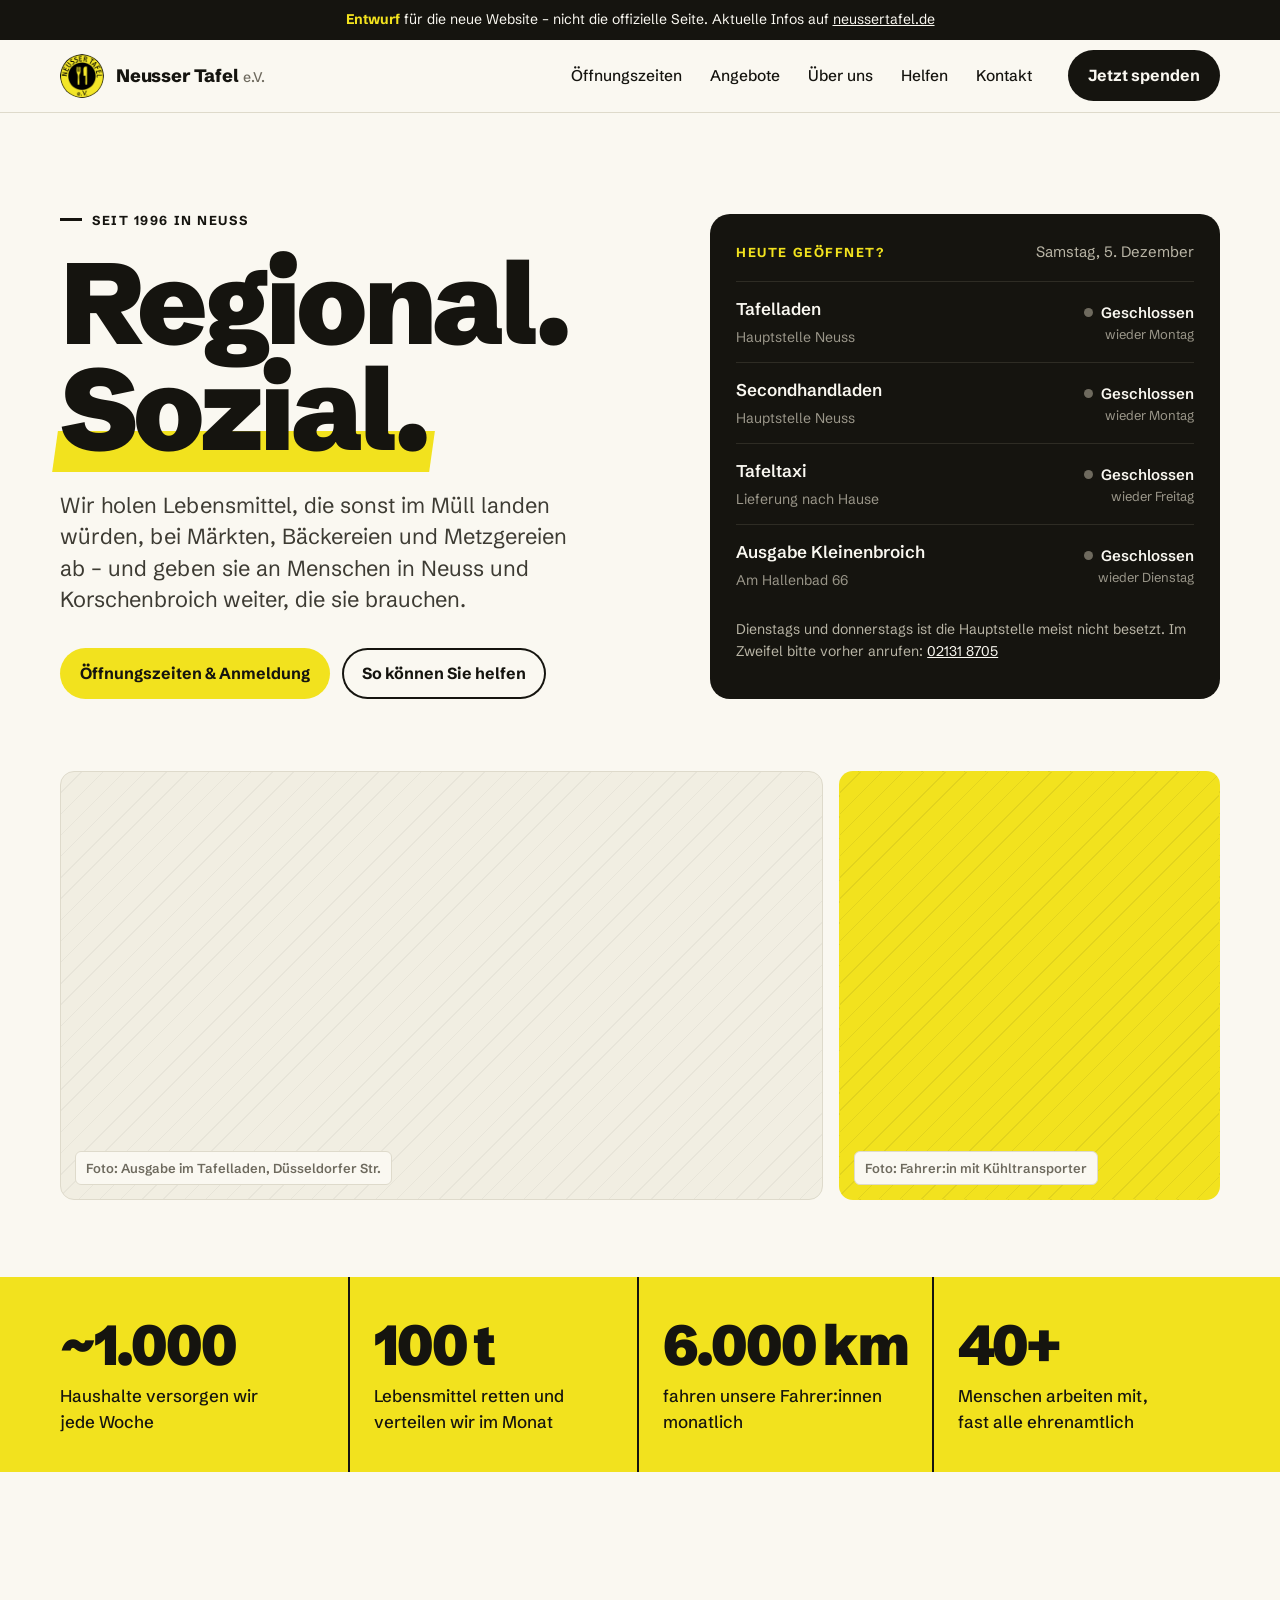
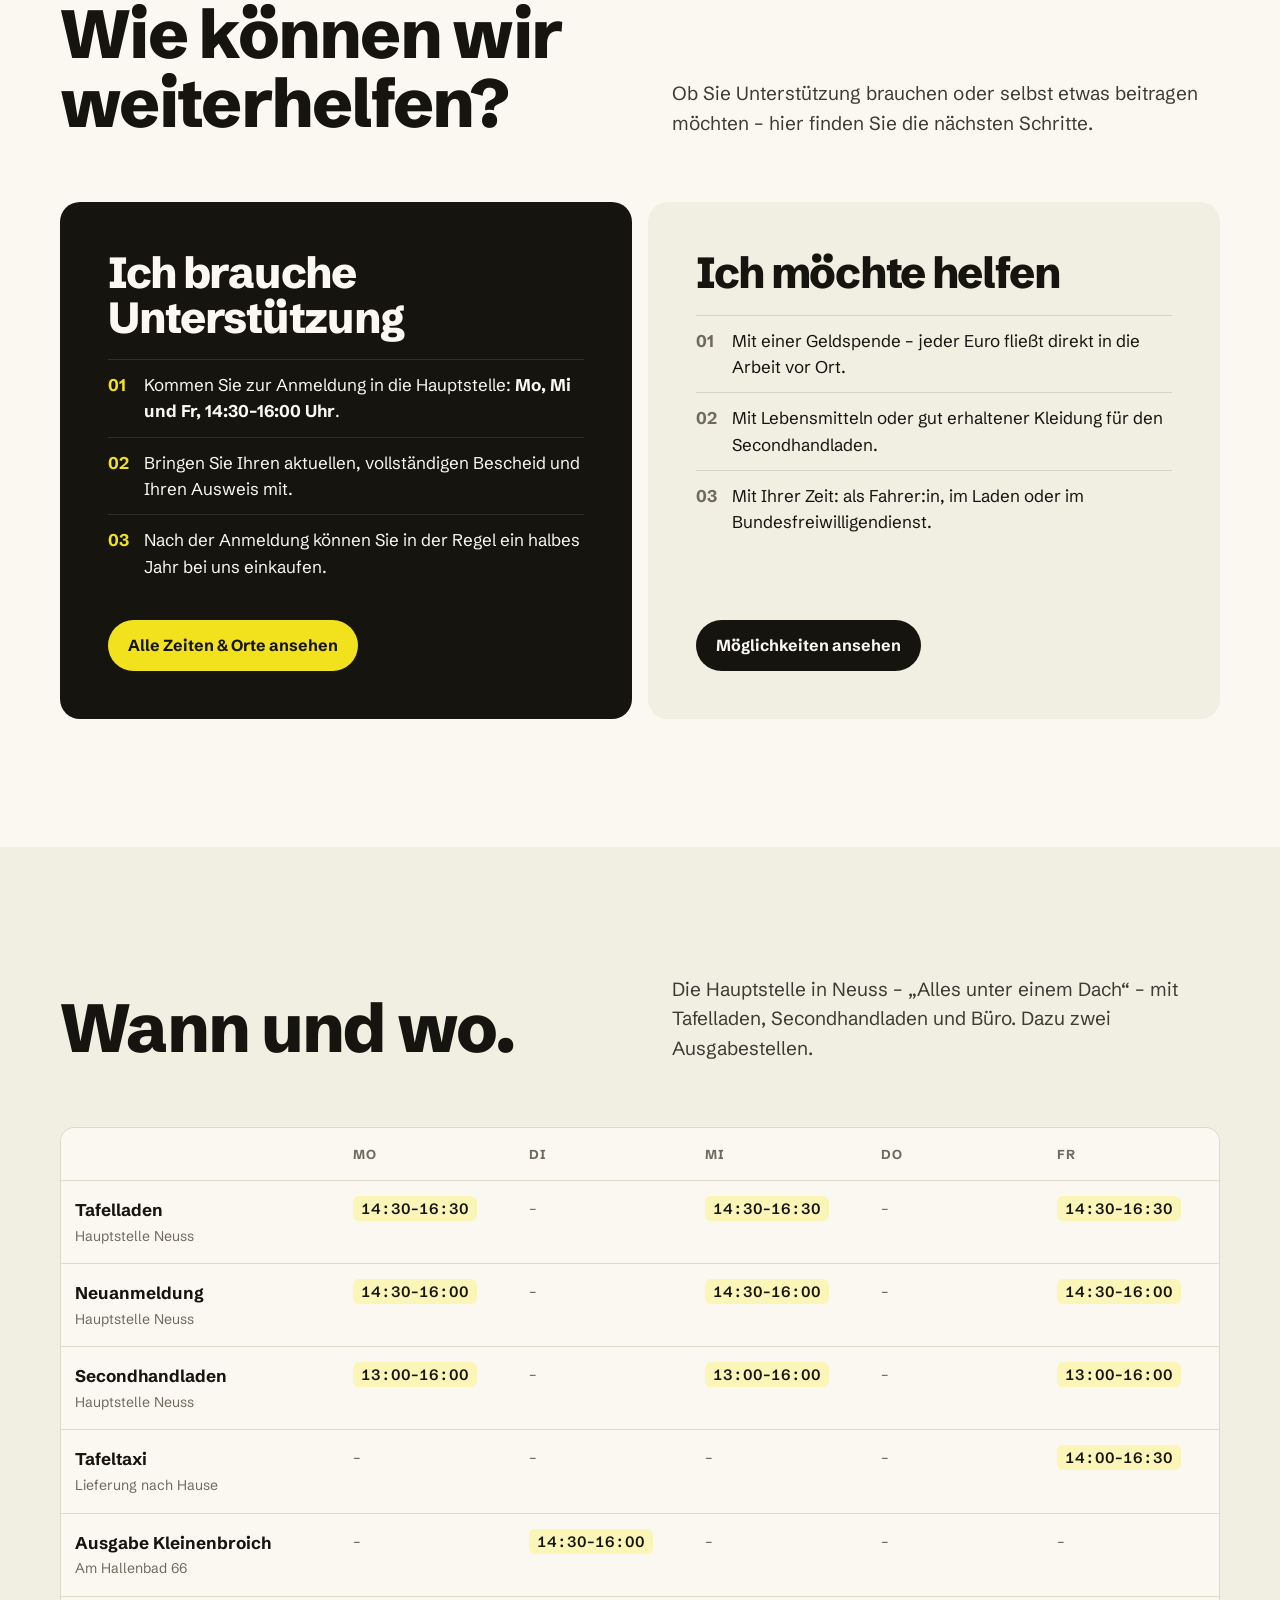
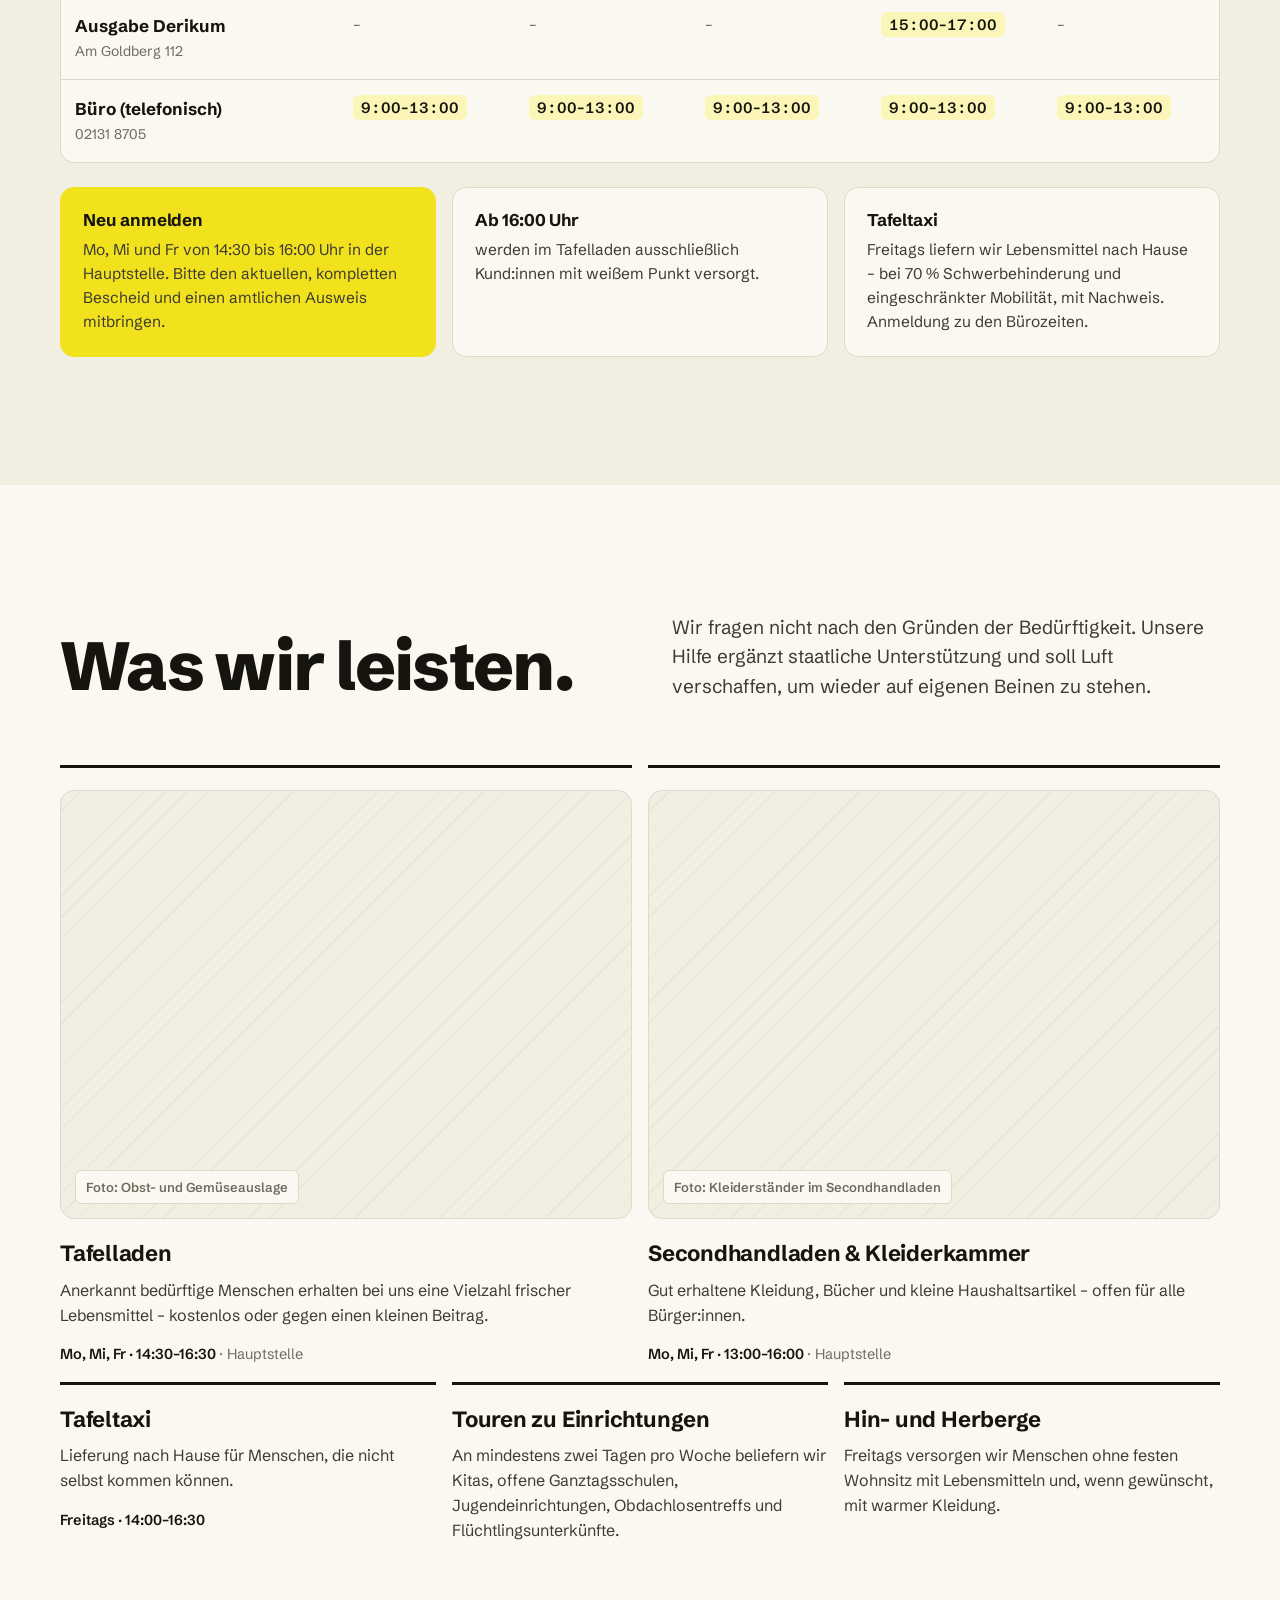
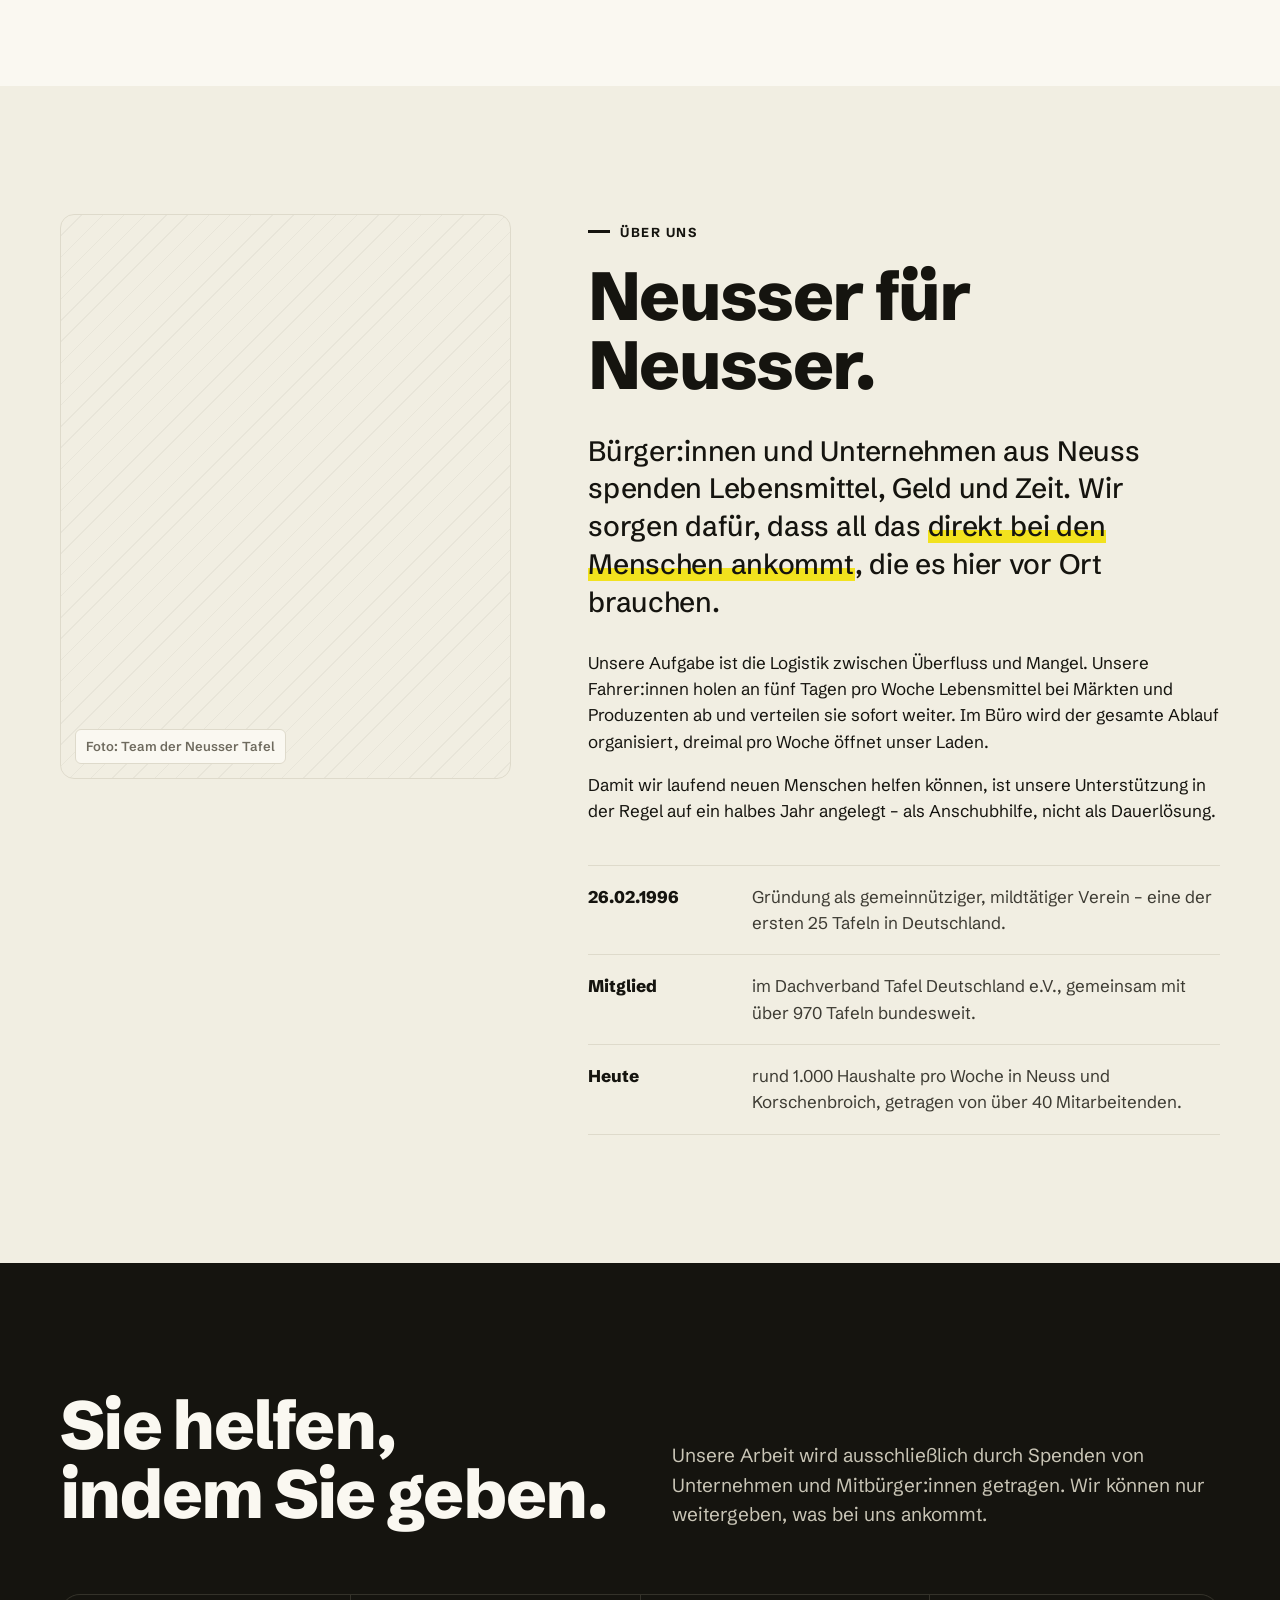
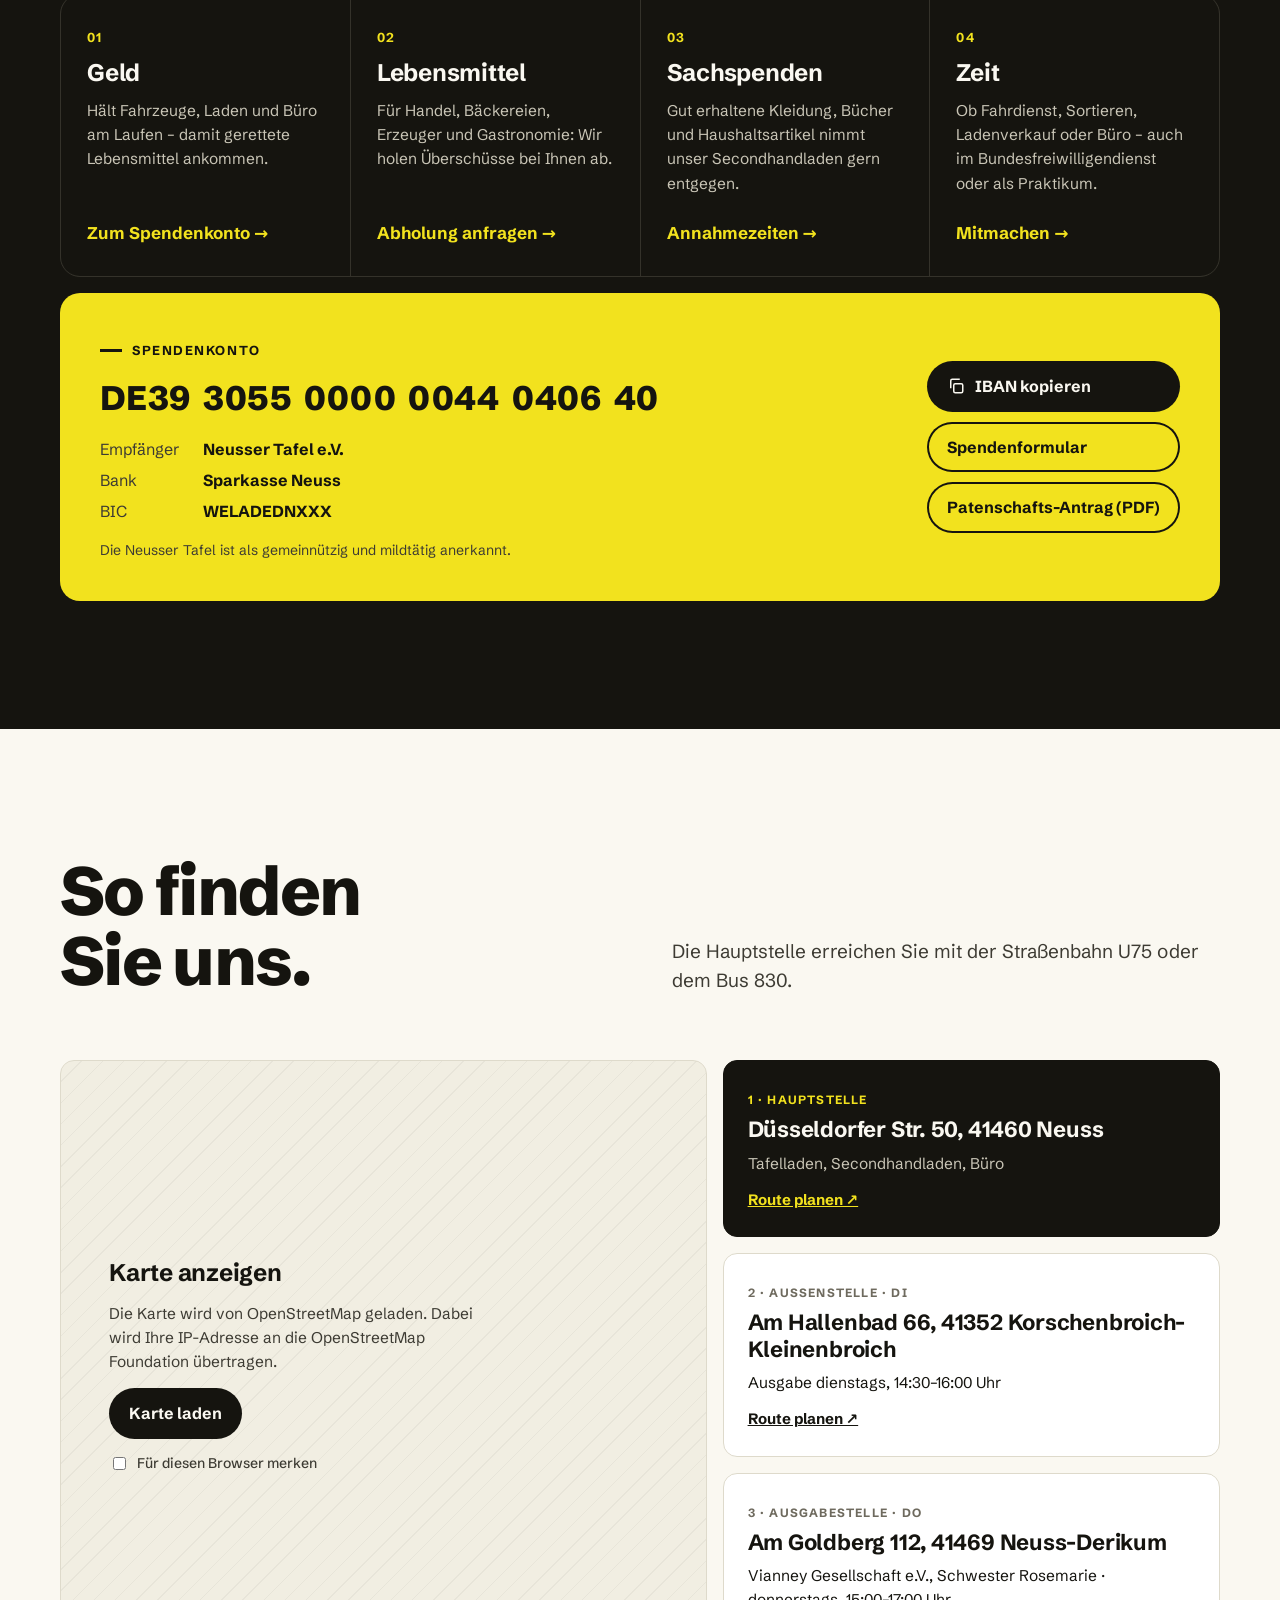
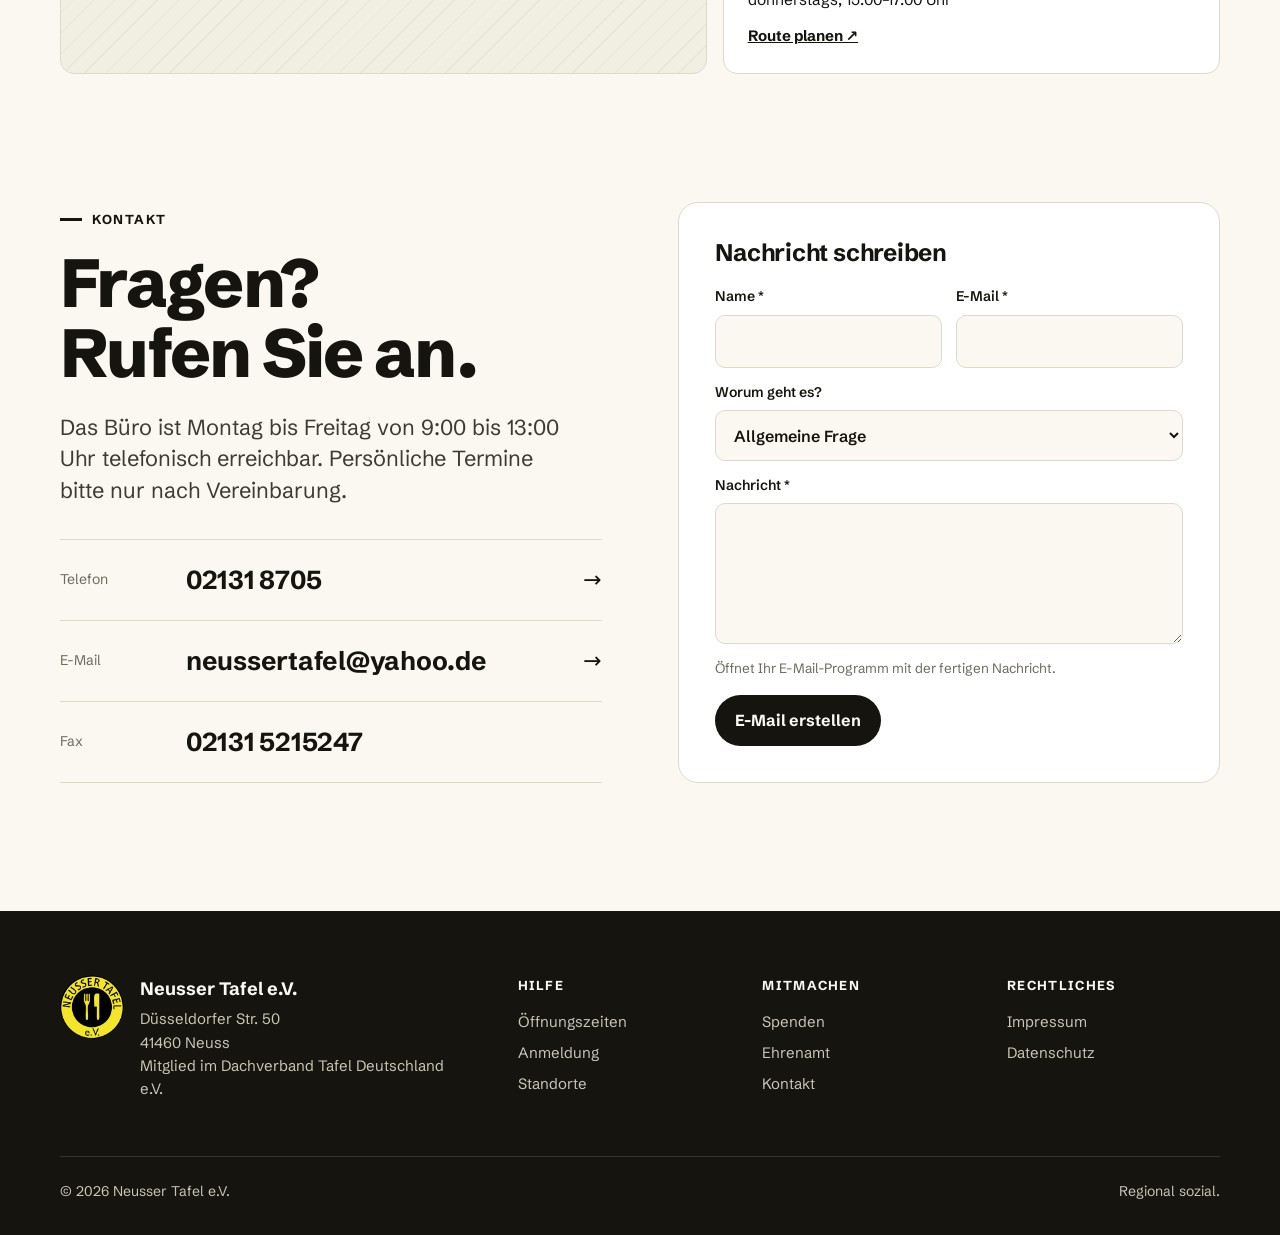
==== index.html @ 7c6fd5cb "Add files via upload" ====
<!doctype html>
<html lang="de">
<head>
<meta charset="utf-8">
<meta name="viewport" content="width=device-width, initial-scale=1">
<title>Neusser Tafel e.V. – Regional sozial.</title>
<meta name="description" content="Die Neusser Tafel versorgt seit 1996 rund 1.000 Haushalte pro Woche in Neuss und Korschenbroich mit Lebensmitteln. Öffnungszeiten, Anmeldung, Spenden und Ehrenamt.">
<meta name="robots" content="noindex, nofollow">
<link rel="icon" type="image/png" href="assets/logo.png">
<style>
  /* Schrift lokal eingebunden – keine Verbindung zu Google Fonts */
  @font-face {
    font-family: "Schibsted Grotesk";
    src: url("assets/fonts/schibsted-grotesk-latin-wght-normal.woff2") format("woff2");
    font-weight: 400 900; font-style: normal; font-display: swap;
  }
  :root {
    --yellow: #F2E21E;      /* aus dem Logo */
    --yellow-soft: #FBF5B8;
    --ink: #15140F;         /* Logo-Schwarz, minimal wärmer */
    --ink-2: #3D3B33;
    --muted: #6E6A5E;
    --paper: #FAF8F1;
    --paper-2: #F1EEE2;
    --line: #DEDACB;
    --open: #1F7A3A;
    --radius: 14px;
    --max: 1240px;
    --gutter: clamp(16px, 4vw, 40px);
  }
  *, *::before, *::after { box-sizing: border-box; }
  html { scroll-behavior: smooth; scroll-padding-top: 84px; }
  body {
    margin: 0; background: var(--paper); color: var(--ink);
    font-family: "Schibsted Grotesk", system-ui, sans-serif;
    font-size: 17px; line-height: 1.55;
    -webkit-font-smoothing: antialiased;
  }
  img { max-width: 100%; display: block; }
  a { color: inherit; }
  .wrap { max-width: var(--max); margin: 0 auto; padding: 0 var(--gutter); }
  h1, h2, h3 { line-height: 1.02; letter-spacing: -0.025em; margin: 0; font-weight: 800; }
  h2 { font-size: clamp(36px, 5.4vw, 68px); }
  h3 { font-size: 22px; letter-spacing: -0.01em; line-height: 1.2; font-weight: 700; }
  p { margin: 0 0 1em; }
  .eyebrow {
    font-size: 13px; font-weight: 700; text-transform: uppercase; letter-spacing: .12em;
    display: inline-flex; align-items: center; gap: 10px; margin-bottom: 20px;
  }
  .eyebrow::before { content: ""; width: 22px; height: 3px; background: currentColor; }
  .lead { font-size: clamp(19px, 1.7vw, 22px); line-height: 1.45; color: var(--ink-2); max-width: 40ch; }

  /* ---------- Header ---------- */
  .top {
    position: sticky; top: 0; z-index: 50;
    background: color-mix(in srgb, var(--paper) 92%, transparent);
    backdrop-filter: saturate(1.4) blur(10px);
    border-bottom: 1px solid var(--line);
  }
  .top .wrap { display: flex; align-items: center; gap: 24px; height: 72px; }
  .brand { display: flex; align-items: center; gap: 12px; text-decoration: none; font-weight: 800; letter-spacing: -0.01em; font-size: 18px; white-space: nowrap; }
  .brand img { width: 44px; height: 44px; border-radius: 50%; }
  .brand small { font-weight: 500; color: var(--muted); font-size: 14px; margin-left: 2px; }
  .nav { display: flex; gap: 4px; margin-left: auto; }
  .nav a { text-decoration: none; font-weight: 500; font-size: 15.5px; padding: 8px 12px; border-radius: 8px; }
  .nav a:hover { background: var(--paper-2); }
  .btn {
    display: inline-flex; align-items: center; gap: 10px; text-decoration: none; cursor: pointer;
    font: inherit; font-weight: 700; font-size: 16px; border: 0;
    padding: 13px 20px; border-radius: 999px; transition: transform .15s ease, background .15s ease;
  }
  .btn:active { transform: translateY(1px); }
  .btn-ink { background: var(--ink); color: var(--paper); }
  .btn-ink:hover { background: #000; }
  .btn-yellow { background: var(--yellow); color: var(--ink); }
  .btn-yellow:hover { background: #E8D60F; }
  .btn-line { background: transparent; color: inherit; box-shadow: inset 0 0 0 2px currentColor; }
  .btn svg { width: 18px; height: 18px; }
  .menu-btn { display: none; margin-left: auto; background: none; border: 0; padding: 8px; cursor: pointer; }
  .menu-btn svg { width: 28px; height: 28px; }
  @media (max-width: 980px) {
    .nav, .top .btn-ink { display: none; }
    .menu-btn { display: block; }
    .top.open .nav {
      display: flex; flex-direction: column; position: absolute; left: 0; right: 0; top: 72px;
      background: var(--paper); border-bottom: 1px solid var(--line); padding: 8px var(--gutter) 20px; gap: 0;
    }
    .top.open .nav a { padding: 14px 0; font-size: 20px; font-weight: 600; border-bottom: 1px solid var(--line); border-radius: 0; }
  }

  /* ---------- Hero ---------- */
  .hero { padding: clamp(40px, 7vw, 96px) 0 clamp(48px, 6vw, 80px); }
  .hero-grid { display: grid; grid-template-columns: 1.15fr 1fr; gap: clamp(32px, 5vw, 72px); align-items: end; }
  .hero h1 { font-size: clamp(52px, 9vw, 128px); line-height: .92; letter-spacing: -0.045em; font-weight: 900; }
  .hero h1 .mark { position: relative; white-space: nowrap; z-index: 0; }
  .hero h1 .mark::after {
    content: ""; position: absolute; left: -0.04em; right: -0.06em; bottom: 0.06em; height: 0.36em;
    background: var(--yellow); z-index: -1; transform: skewX(-8deg);
  }
  .hero-grid > *, .contact > *, .about > *, .places > *, .paths > * { min-width: 0; }
  .hero .lead { margin-top: 28px; }
  .hero-actions { display: flex; flex-wrap: wrap; gap: 12px; margin-top: 32px; }

  .status {
    background: var(--ink); color: var(--paper); border-radius: 20px; padding: 26px 26px 22px;
  }
  .status-head { display: flex; justify-content: space-between; align-items: baseline; gap: 12px; margin-bottom: 18px; }
  .status-head strong { font-size: 13px; letter-spacing: .12em; text-transform: uppercase; color: var(--yellow); }
  .status-head strong { white-space: nowrap; }
  .status-head span { color: #B9B5A6; font-size: 15px; text-align: right; }
  .status ul { list-style: none; margin: 0; padding: 0; }
  .status li { display: grid; grid-template-columns: 1fr auto; gap: 4px 16px; padding: 14px 0; border-top: 1px solid #2E2C24; }
  .status li .name { font-weight: 600; }
  .status li .where { color: #9B978A; font-size: 14px; grid-column: 1; }
  .status li .state { grid-row: 1 / span 2; grid-column: 2; align-self: center; text-align: right; font-size: 15px; }
  .pill { display: inline-flex; align-items: center; gap: 8px; font-weight: 600; white-space: nowrap; }
  .pill::before { content: ""; width: 9px; height: 9px; border-radius: 50%; background: #6E6A5E; }
  .pill.is-open { color: var(--yellow); }
  .pill.is-open::before { background: var(--yellow); box-shadow: 0 0 0 4px rgba(242,226,30,.18); }
  .pill.is-later::before { background: transparent; box-shadow: inset 0 0 0 2px #B9B5A6; }
  .state .pill { flex-wrap: wrap; justify-content: flex-end; column-gap: 8px; row-gap: 0; }
  .pill small { flex-basis: 100%; text-align: right; font-weight: 400; color: #9B978A; font-size: 13px; }
  .status-foot { margin-top: 14px; font-size: 14px; color: #B9B5A6; }
  .status-foot a { color: var(--paper); }

  .hero-media { margin-top: clamp(40px, 6vw, 72px); display: grid; grid-template-columns: 2fr 1fr; gap: 16px; }
  .ph {
    position: relative; border-radius: var(--radius); overflow: hidden; min-height: 220px;
    background:
      repeating-linear-gradient(135deg, transparent 0 14px, rgba(21,20,15,.045) 14px 15px),
      var(--paper-2);
    border: 1px solid var(--line);
    display: flex; align-items: flex-end;
  }
  .ph span {
    margin: 14px; font-size: 13px; font-weight: 600; color: var(--muted);
    background: var(--paper); padding: 6px 10px; border-radius: 6px; border: 1px solid var(--line);
  }
  .ph.tall { aspect-ratio: 16 / 9; min-height: 0; }
  .ph.yellow { background: repeating-linear-gradient(135deg, transparent 0 14px, rgba(21,20,15,.07) 14px 15px), var(--yellow); border-color: transparent; }

  @media (max-width: 900px) {
    .hero-grid { grid-template-columns: 1fr; }
    .hero-media { grid-template-columns: 1fr; }
    .hero-media .ph:last-child { display: none; }
  }

  /* ---------- Zahlen ---------- */
  .facts { background: var(--yellow); }
  .facts .wrap { display: grid; grid-template-columns: repeat(4, 1fr); }
  .fact { padding: 40px 24px 36px 0; }
  .fact + .fact { padding-left: 24px; border-left: 2px solid var(--ink); }
  .fact b { display: block; white-space: nowrap; font-size: clamp(32px, 4.4vw, 60px); font-weight: 900; letter-spacing: -0.04em; line-height: 1; }
  .fact span { display: block; margin-top: 10px; font-weight: 500; max-width: 22ch; }
  @media (max-width: 860px) {
    .facts .wrap { grid-template-columns: 1fr 1fr; }
    .fact, .fact + .fact { padding: 28px 16px 24px 0; border-left: 0; }
    .fact:nth-child(even) { padding-left: 16px; border-left: 2px solid var(--ink); }
    .fact:nth-child(n+3) { border-top: 2px solid var(--ink); }
  }

  /* ---------- Sections ---------- */
  section { padding: clamp(72px, 10vw, 128px) 0; }
  .sec-head { display: grid; grid-template-columns: 1fr 1fr; gap: 32px 64px; align-items: end; margin-bottom: clamp(40px, 5vw, 64px); }
  .sec-head p { color: var(--ink-2); font-size: 19px; max-width: 46ch; margin: 0; }
  @media (max-width: 860px) { .sec-head { grid-template-columns: 1fr; } }

  /* Zwei Wege */
  .paths { display: grid; grid-template-columns: 1fr 1fr; gap: 16px; }
  .path { border-radius: 20px; padding: clamp(28px, 4vw, 48px); display: flex; flex-direction: column; min-height: 420px; }
  .path.need { background: var(--ink); color: var(--paper); }
  .path.give { background: var(--paper-2); }
  .path h3 { font-size: clamp(30px, 3.4vw, 44px); letter-spacing: -0.03em; line-height: 1.02; font-weight: 800; margin-bottom: 20px; }
  .path ol { margin: 0 0 28px; padding: 0; list-style: none; counter-reset: s; }
  .path ol li { counter-increment: s; display: grid; grid-template-columns: 36px 1fr; padding: 12px 0; border-top: 1px solid rgba(127,127,127,.25); }
  .path ol li::before { content: counter(s, decimal-leading-zero); font-weight: 700; color: var(--muted); }
  .path.need ol li::before { color: var(--yellow); }
  .path .btn { margin-top: auto; align-self: flex-start; }
  @media (max-width: 860px) { .paths { grid-template-columns: 1fr; } .path { min-height: 0; } }

  /* Öffnungszeiten */
  #zeiten { background: var(--paper-2); }
  .week { width: 100%; border-collapse: collapse; background: var(--paper); border-radius: var(--radius); overflow: hidden; }
  .week th, .week td { padding: 16px 14px; text-align: left; vertical-align: top; border-bottom: 1px solid var(--line); }
  .week thead th { font-size: 13px; text-transform: uppercase; letter-spacing: .1em; color: var(--muted); font-weight: 700; background: var(--paper); }
  .week thead th.today { color: var(--ink); }
  .week thead th.today::after { content: " · heute"; text-transform: none; letter-spacing: 0; color: var(--ink); background: var(--yellow); padding: 1px 6px; border-radius: 4px; margin-left: 4px; }
  .week tbody th { font-weight: 700; width: 24%; }
  .week tbody th small { display: block; font-weight: 400; color: var(--muted); font-size: 14px; margin-top: 2px; }
  .week td { font-variant-numeric: tabular-nums; font-size: 15px; white-space: nowrap; color: var(--muted); }
  .week td.on { color: var(--ink); font-weight: 600; }
  .week td.on span { background: var(--yellow-soft); padding: 3px 8px; border-radius: 6px; }
  .week td.col-today { background: rgba(242,226,30,.09); }
  .week tbody tr:last-child > * { border-bottom: 0; }
  .table-scroll { overflow-x: auto; border-radius: var(--radius); border: 1px solid var(--line); }
  .days { display: none; list-style: none; margin: 0; padding: 0; gap: 10px; }
  .day { background: var(--paper); border: 1px solid var(--line); border-radius: var(--radius); padding: 18px 18px 8px; }
  .day.today { border: 2px solid var(--ink); }
  .day h3 { font-size: 18px; margin-bottom: 6px; display: flex; gap: 8px; align-items: center; }
  .day h3 em { font-style: normal; font-size: 12px; background: var(--yellow); padding: 2px 7px; border-radius: 4px; }
  .day dl { margin: 0; }
  .day div { display: flex; justify-content: space-between; gap: 12px; padding: 9px 0; border-top: 1px solid var(--line); font-size: 15.5px; }
  .day dt small { display: block; color: var(--muted); font-size: 13px; }
  .day dd { margin: 0; font-weight: 700; white-space: nowrap; }
  @media (max-width: 700px) { .table-scroll { display: none; } .days { display: grid; } }
  .notes { display: grid; grid-template-columns: repeat(3, 1fr); gap: 16px; margin-top: 24px; }
  .note { background: var(--paper); border: 1px solid var(--line); border-radius: var(--radius); padding: 22px; font-size: 15.5px; }
  .note h3 { font-size: 17px; margin-bottom: 8px; }
  .note p { margin: 0; color: var(--ink-2); }
  .note.warn { background: var(--yellow); border-color: var(--yellow); }
  @media (max-width: 860px) { .notes { grid-template-columns: 1fr; } }

  /* Angebote */
  .offers { display: grid; grid-template-columns: repeat(12, 1fr); gap: 16px; }
  .offer { grid-column: span 4; border-top: 3px solid var(--ink); padding-top: 22px; }
  .offer .ph { aspect-ratio: 4 / 3; min-height: 0; margin-bottom: 22px; }
  .offer h3 { margin-bottom: 10px; }
  .offer p { color: var(--ink-2); font-size: 16px; }
  .offer .meta { font-size: 14.5px; font-weight: 600; color: var(--ink); margin: 0; }
  .offer .meta span { color: var(--muted); font-weight: 400; }
  .offer.wide { grid-column: span 6; }
  @media (max-width: 960px) { .offer, .offer.wide { grid-column: span 6; } }
  @media (max-width: 620px) { .offer, .offer.wide { grid-column: span 12; } }

  /* Über uns */
  .about { display: grid; grid-template-columns: 5fr 7fr; gap: clamp(32px, 6vw, 96px); }
  .about .ph { aspect-ratio: 4 / 5; min-height: 0; position: sticky; top: 100px; }
  .about-body h2 { margin-bottom: 32px; }
  .about-body .big { font-size: clamp(22px, 2.2vw, 28px); line-height: 1.35; letter-spacing: -0.01em; font-weight: 500; }
  .about-body .big em { font-style: normal; background: linear-gradient(transparent 62%, var(--yellow) 62%); }
  .timeline { list-style: none; padding: 0; margin: 40px 0 0; border-top: 1px solid var(--line); }
  .timeline li { display: grid; grid-template-columns: 140px 1fr; gap: 24px; padding: 18px 0; border-bottom: 1px solid var(--line); }
  .timeline b { font-weight: 800; }
  .timeline span { color: var(--ink-2); }
  @media (max-width: 860px) {
    .about { grid-template-columns: 1fr; }
    .about .ph { position: static; aspect-ratio: 16 / 10; }
    .timeline li { grid-template-columns: 1fr; gap: 2px; }
  }

  /* Helfen */
  #helfen { background: var(--ink); color: var(--paper); }
  #helfen .sec-head p { color: #C9C5B6; }
  .ways { display: grid; grid-template-columns: repeat(4, 1fr); gap: 1px; background: #34322A; border: 1px solid #34322A; border-radius: 20px; overflow: hidden; }
  .way { background: var(--ink); padding: 32px 26px 30px; display: flex; flex-direction: column; gap: 12px; }
  .way .num { font-size: 13px; font-weight: 700; color: var(--yellow); letter-spacing: .1em; }
  .way h3 { font-size: 24px; }
  .way p { color: #C9C5B6; font-size: 15.5px; margin: 0; }
  .way a { margin-top: auto; padding-top: 12px; font-weight: 700; text-decoration: none; color: var(--yellow); }
  .way a:hover { text-decoration: underline; }
  @media (max-width: 960px) { .ways { grid-template-columns: 1fr 1fr; } }
  @media (max-width: 560px) { .ways { grid-template-columns: 1fr; } }

  .bank {
    margin-top: 16px; background: var(--yellow); color: var(--ink); border-radius: 20px;
    padding: clamp(24px, 3.5vw, 40px); display: grid; grid-template-columns: 1fr auto; gap: 24px; align-items: center;
  }
  .bank dl { display: grid; grid-template-columns: auto 1fr; gap: 6px 24px; margin: 12px 0 0; font-size: 16px; }
  .bank dt { color: var(--ink-2); }
  .bank dd { margin: 0; font-weight: 700; }
  .bank .iban { font-size: clamp(22px, 3vw, 34px); font-weight: 800; letter-spacing: 0.01em; margin-top: 4px; word-spacing: .15em; }
  .bank small { display: block; margin-top: 16px; font-size: 14px; color: var(--ink-2); }
  @media (max-width: 760px) { .bank { grid-template-columns: 1fr; } }

  /* Standorte */
  .places { display: grid; grid-template-columns: 1.3fr 1fr; gap: 16px; }
  .map { min-height: 460px; }
  .place-list { display: flex; flex-direction: column; gap: 16px; }
  .place { border: 1px solid var(--line); border-radius: var(--radius); padding: 24px; background: #fff; }
  .place.main { background: var(--ink); color: var(--paper); border-color: var(--ink); }
  .place .tag { font-size: 12px; font-weight: 700; letter-spacing: .1em; text-transform: uppercase; color: var(--muted); }
  .place.main .tag { color: var(--yellow); }
  .place h3 { margin: 6px 0 8px; }
  .place p { margin: 0; font-size: 15.5px; }
  .place.main p { color: #C9C5B6; }
  .place a.route { display: inline-block; margin-top: 12px; font-weight: 700; font-size: 15px; }
  .place.main a.route { color: var(--yellow); }
  @media (max-width: 860px) { .places { grid-template-columns: 1fr; } .map { min-height: 280px; } }

  /* Kontakt */
  .contact { display: grid; grid-template-columns: 1fr 1fr; gap: clamp(32px, 6vw, 96px); }
  .channels { list-style: none; margin: 32px 0 0; padding: 0; }
  .channels li { border-top: 1px solid var(--line); }
  .channels li:last-child { border-bottom: 1px solid var(--line); }
  .channels a, .channels div { display: grid; grid-template-columns: 110px 1fr auto; gap: 16px; align-items: center; padding: 20px 0; text-decoration: none; }
  .channels small { color: var(--muted); font-size: 14px; }
  .channels strong { font-size: clamp(20px, 2.2vw, 26px); font-weight: 700; letter-spacing: -0.01em; }
  .channels a:hover strong { text-decoration: underline; text-decoration-thickness: 2px; text-underline-offset: 4px; }
  .channels .arrow { font-size: 22px; }
  .channels strong { overflow-wrap: anywhere; }
  form { display: grid; gap: 14px; background: #fff; border: 1px solid var(--line); border-radius: 20px; padding: clamp(22px, 3vw, 36px); }
  label { display: grid; gap: 6px; font-size: 14px; font-weight: 600; }
  input, textarea, select {
    width: 100%; min-width: 0; font: inherit; font-size: 16px; padding: 13px 14px; border: 1.5px solid var(--line); border-radius: 10px; background: var(--paper); color: var(--ink);
  }
  input:focus, textarea:focus, select:focus { outline: none; border-color: var(--ink); box-shadow: 0 0 0 4px var(--yellow-soft); }
  textarea { min-height: 140px; resize: vertical; }
  .row2 { display: grid; grid-template-columns: minmax(0,1fr) minmax(0,1fr); gap: 14px; }
  form > *, .row2 > * { min-width: 0; }
  .form-foot { display: flex; justify-content: space-between; align-items: center; gap: 16px; flex-wrap: wrap; font-size: 13.5px; color: var(--muted); }
  @media (max-width: 860px) { .contact { grid-template-columns: 1fr; } .channels a, .channels div { grid-template-columns: 1fr auto; } .channels small { grid-column: 1 / -1; } }
  @media (max-width: 520px) { .row2 { grid-template-columns: 1fr; } }

  /* Footer */
  footer { background: var(--ink); color: #C9C5B6; padding: 64px 0 32px; font-size: 15px; }
  .foot-grid { display: grid; grid-template-columns: 2fr 1fr 1fr 1fr; gap: 32px; }
  footer h4 { color: var(--paper); font-size: 13px; letter-spacing: .1em; text-transform: uppercase; margin: 0 0 14px; }
  footer ul { list-style: none; margin: 0; padding: 0; display: grid; gap: 8px; }
  footer a { text-decoration: none; }
  footer a:hover { color: var(--yellow); }
  .foot-brand { display: flex; gap: 16px; align-items: flex-start; }
  .foot-brand img { width: 64px; height: 64px; border-radius: 50%; }
  .foot-brand p { margin: 0; max-width: 34ch; }
  .foot-brand strong { color: var(--paper); display: block; font-size: 18px; margin-bottom: 4px; }
  .foot-bottom { margin-top: 56px; padding-top: 24px; border-top: 1px solid #34322A; display: flex; justify-content: space-between; gap: 16px; flex-wrap: wrap; font-size: 14px; }
  @media (max-width: 860px) { .foot-grid { grid-template-columns: 1fr 1fr; } .foot-grid > :first-child { grid-column: 1 / -1; } }

  .draft { background: var(--ink); color: var(--paper); font-size: 14px; text-align: center; padding: 9px var(--gutter); }
  .draft strong { color: var(--yellow); }
  .draft a { color: var(--paper); }

  .map { position: relative; padding: 0; overflow: hidden; }
  .map-consent { position: absolute; inset: 0; display: flex; flex-direction: column; justify-content: center; align-items: flex-start; gap: 14px; padding: clamp(24px, 4vw, 48px); }
  .map-consent h3 { font-size: 24px; }
  .map-consent p { margin: 0; max-width: 42ch; color: var(--ink-2); font-size: 15.5px; }
  .map-consent label { display: flex; gap: 8px; align-items: center; font-weight: 500; font-size: 14px; color: var(--ink-2); }
  .map-consent input { width: auto; }
  #map-canvas { position: absolute; inset: 0; display: none; }
  .map.loaded #map-canvas { display: block; }
  .map.loaded .map-consent { display: none; }
  .pin { width: 34px; height: 34px; border-radius: 50%; background: var(--yellow); border: 3px solid var(--ink); display: grid; place-items: center; font-weight: 800; font-size: 14px; color: var(--ink); box-shadow: 0 2px 6px rgba(0,0,0,.25); }
  .pin.main { width: 42px; height: 42px; background: var(--ink); color: var(--yellow); border-color: var(--yellow); }
  .leaflet-popup-content { font-family: "Schibsted Grotesk", system-ui, sans-serif; font-size: 14px; }
  .place[data-pin] { cursor: pointer; }

  :focus-visible { outline: 3px solid var(--ink); outline-offset: 3px; border-radius: 4px; }
  #helfen :focus-visible, footer :focus-visible, .status :focus-visible { outline-color: var(--yellow); }
  .sr-only { position: absolute; width: 1px; height: 1px; overflow: hidden; clip: rect(0 0 0 0); }
  @media (prefers-reduced-motion: reduce) { html { scroll-behavior: auto; } * { transition: none !important; } }
</style>
</head>
<body>
<div class="draft"><strong>Entwurf</strong> für die neue Website – nicht die offizielle Seite. Aktuelle Infos auf <a href="https://www.neussertafel.de/">neussertafel.de</a></div>

<header class="top" id="top">
  <div class="wrap">
    <a class="brand" href="#top" aria-label="Neusser Tafel – zur Startseite">
      <img src="assets/logo.png" alt="">
      <span>Neusser Tafel <small>e.V.</small></span>
    </a>
    <nav class="nav" aria-label="Hauptnavigation">
      <a href="#zeiten">Öffnungszeiten</a>
      <a href="#angebote">Angebote</a>
      <a href="#ueber-uns">Über uns</a>
      <a href="#helfen">Helfen</a>
      <a href="#kontakt">Kontakt</a>
    </nav>
    <a class="btn btn-ink" href="#spenden">Jetzt spenden</a>
    <button class="menu-btn" aria-label="Menü öffnen" aria-expanded="false">
      <svg viewBox="0 0 24 24" fill="none" stroke="currentColor" stroke-width="2"><path d="M3 7h18M3 12h18M3 17h18"/></svg>
    </button>
  </div>
</header>

<main>
  <!-- HERO -->
  <div class="hero">
    <div class="wrap">
      <div class="hero-grid">
        <div>
          <div class="eyebrow">Seit 1996 in Neuss</div>
          <h1>Regional.<br><span class="mark">Sozial.</span></h1>
          <p class="lead">Wir holen Lebensmittel, die sonst im Müll landen würden, bei Märkten, Bäckereien und Metzgereien ab – und geben sie an Menschen in Neuss und Korschenbroich weiter, die sie brauchen.</p>
          <div class="hero-actions">
            <a class="btn btn-yellow" href="#zeiten">Öffnungszeiten &amp; Anmeldung</a>
            <a class="btn btn-line" href="#helfen">So können Sie helfen</a>
          </div>
        </div>

        <aside class="status" aria-labelledby="status-title">
          <div class="status-head">
            <strong id="status-title">Heute geöffnet?</strong>
            <span id="status-date">–</span>
          </div>
          <ul id="status-list"><!-- per JS --></ul>
          <p class="status-foot">Dienstags und donnerstags ist die Hauptstelle meist nicht besetzt. Im Zweifel bitte vorher anrufen: <a href="tel:+4921318705">02131 8705</a></p>
        </aside>
      </div>

      <div class="hero-media">
        <div class="ph tall"><span>Foto: Ausgabe im Tafelladen, Düsseldorfer Str.</span></div>
        <div class="ph yellow"><span>Foto: Fahrer:in mit Kühltransporter</span></div>
      </div>
    </div>
  </div>

  <!-- ZAHLEN -->
  <div class="facts" aria-label="Die Tafel in Zahlen">
    <div class="wrap">
      <div class="fact"><b>~1.000</b><span>Haushalte versorgen wir jede Woche</span></div>
      <div class="fact"><b>100 t</b><span>Lebensmittel retten und verteilen wir im Monat</span></div>
      <div class="fact"><b>6.000 km</b><span>fahren unsere Fahrer:innen monatlich</span></div>
      <div class="fact"><b>40+</b><span>Menschen arbeiten mit, fast alle ehrenamtlich</span></div>
    </div>
  </div>

  <!-- ZWEI WEGE -->
  <section id="wege" aria-labelledby="wege-title">
    <div class="wrap">
      <div class="sec-head">
        <h2 id="wege-title">Wie können wir<br>weiterhelfen?</h2>
        <p>Ob Sie Unterstützung brauchen oder selbst etwas beitragen möchten – hier finden Sie die nächsten Schritte.</p>
      </div>
      <div class="paths">
        <article class="path need">
          <h3>Ich brauche Unterstützung</h3>
          <ol>
            <li><span>Kommen Sie zur Anmeldung in die Hauptstelle: <strong>Mo, Mi und Fr, 14:30–16:00 Uhr</strong>.</span></li>
            <li><span>Bringen Sie Ihren aktuellen, vollständigen Bescheid und Ihren Ausweis mit.</span></li>
            <li><span>Nach der Anmeldung können Sie in der Regel ein halbes Jahr bei uns einkaufen.</span></li>
          </ol>
          <a class="btn btn-yellow" href="#zeiten">Alle Zeiten &amp; Orte ansehen</a>
        </article>
        <article class="path give">
          <h3>Ich möchte helfen</h3>
          <ol>
            <li><span>Mit einer Geldspende – jeder Euro fließt direkt in die Arbeit vor Ort.</span></li>
            <li><span>Mit Lebensmitteln oder gut erhaltener Kleidung für den Secondhandladen.</span></li>
            <li><span>Mit Ihrer Zeit: als Fahrer:in, im Laden oder im Bundesfreiwilligendienst.</span></li>
          </ol>
          <a class="btn btn-ink" href="#helfen">Möglichkeiten ansehen</a>
        </article>
      </div>
    </div>
  </section>

  <!-- ÖFFNUNGSZEITEN -->
  <section id="zeiten" aria-labelledby="zeiten-title">
    <div class="wrap">
      <div class="sec-head">
        <h2 id="zeiten-title">Wann und wo.</h2>
        <p>Die Hauptstelle in Neuss – „Alles unter einem Dach“ – mit Tafelladen, Secondhandladen und Büro. Dazu zwei Ausgabestellen.</p>
      </div>

      <div class="table-scroll">
        <table class="week" id="week">
          <thead>
            <tr>
              <th scope="col"><span class="sr-only">Angebot</span></th>
              <th scope="col" data-day="1">Mo</th>
              <th scope="col" data-day="2">Di</th>
              <th scope="col" data-day="3">Mi</th>
              <th scope="col" data-day="4">Do</th>
              <th scope="col" data-day="5">Fr</th>
            </tr>
          </thead>
          <tbody><!-- per JS aus den Daten unten --></tbody>
        </table>
      </div>
      <ul class="days" id="days"><!-- Mobilansicht, per JS --></ul>

      <div class="notes">
        <div class="note warn">
          <h3>Neu anmelden</h3>
          <p>Mo, Mi und Fr von 14:30 bis 16:00 Uhr in der Hauptstelle. Bitte den aktuellen, kompletten Bescheid und einen amtlichen Ausweis mitbringen.</p>
        </div>
        <div class="note">
          <h3>Ab 16:00 Uhr</h3>
          <p>werden im Tafelladen ausschließlich Kund:innen mit weißem Punkt versorgt.</p>
        </div>
        <div class="note">
          <h3>Tafeltaxi</h3>
          <p>Freitags liefern wir Lebensmittel nach Hause – bei 70 % Schwerbehinderung und eingeschränkter Mobilität, mit Nachweis. Anmeldung zu den Bürozeiten.</p>
        </div>
      </div>
    </div>
  </section>

  <!-- ANGEBOTE -->
  <section id="angebote" aria-labelledby="angebote-title">
    <div class="wrap">
      <div class="sec-head">
        <h2 id="angebote-title">Was wir leisten.</h2>
        <p>Wir fragen nicht nach den Gründen der Bedürftigkeit. Unsere Hilfe ergänzt staatliche Unterstützung und soll Luft verschaffen, um wieder auf eigenen Beinen zu stehen.</p>
      </div>
      <div class="offers">
        <article class="offer wide">
          <div class="ph"><span>Foto: Obst- und Gemüseauslage</span></div>
          <h3>Tafelladen</h3>
          <p>Anerkannt bedürftige Menschen erhalten bei uns eine Vielzahl frischer Lebensmittel – kostenlos oder gegen einen kleinen Beitrag.</p>
          <p class="meta">Mo, Mi, Fr · 14:30–16:30 <span>· Hauptstelle</span></p>
        </article>
        <article class="offer wide">
          <div class="ph"><span>Foto: Kleiderständer im Secondhandladen</span></div>
          <h3>Secondhandladen &amp; Kleiderkammer</h3>
          <p>Gut erhaltene Kleidung, Bücher und kleine Haushaltsartikel – offen für alle Bürger:innen.</p>
          <p class="meta">Mo, Mi, Fr · 13:00–16:00 <span>· Hauptstelle</span></p>
        </article>
        <article class="offer">
          <h3>Tafeltaxi</h3>
          <p>Lieferung nach Hause für Menschen, die nicht selbst kommen können.</p>
          <p class="meta">Freitags · 14:00–16:30</p>
        </article>
        <article class="offer">
          <h3>Touren zu Einrichtungen</h3>
          <p>An mindestens zwei Tagen pro Woche beliefern wir Kitas, offene Ganztagsschulen, Jugendeinrichtungen, Obdachlosentreffs und Flüchtlingsunterkünfte.</p>
        </article>
        <article class="offer">
          <h3>Hin- und Herberge</h3>
          <p>Freitags versorgen wir Menschen ohne festen Wohnsitz mit Lebensmitteln und, wenn gewünscht, mit warmer Kleidung.</p>
        </article>
      </div>
    </div>
  </section>

  <!-- ÜBER UNS -->
  <section id="ueber-uns" aria-labelledby="ueber-title" style="background: var(--paper-2)">
    <div class="wrap">
      <div class="about">
        <div class="ph"><span>Foto: Team der Neusser Tafel</span></div>
        <div class="about-body">
          <div class="eyebrow">Über uns</div>
          <h2 id="ueber-title">Neusser für Neusser.</h2>
          <p class="big">Bürger:innen und Unternehmen aus Neuss spenden Lebensmittel, Geld und Zeit. Wir sorgen dafür, dass all das <em>direkt bei den Menschen ankommt</em>, die es hier vor Ort brauchen.</p>
          <p>Unsere Aufgabe ist die Logistik zwischen Überfluss und Mangel. Unsere Fahrer:innen holen an fünf Tagen pro Woche Lebensmittel bei Märkten und Produzenten ab und verteilen sie sofort weiter. Im Büro wird der gesamte Ablauf organisiert, dreimal pro Woche öffnet unser Laden.</p>
          <p>Damit wir laufend neuen Menschen helfen können, ist unsere Unterstützung in der Regel auf ein halbes Jahr angelegt – als Anschubhilfe, nicht als Dauerlösung.</p>
          <ul class="timeline">
            <li><b>26.02.1996</b><span>Gründung als gemeinnütziger, mildtätiger Verein – eine der ersten 25 Tafeln in Deutschland.</span></li>
            <li><b>Mitglied</b><span>im Dachverband Tafel Deutschland e.V., gemeinsam mit über 970 Tafeln bundesweit.</span></li>
            <li><b>Heute</b><span>rund 1.000 Haushalte pro Woche in Neuss und Korschenbroich, getragen von über 40 Mitarbeitenden.</span></li>
          </ul>
        </div>
      </div>
    </div>
  </section>

  <!-- HELFEN -->
  <section id="helfen" aria-labelledby="helfen-title">
    <div class="wrap">
      <div class="sec-head">
        <h2 id="helfen-title">Sie helfen,<br>indem Sie geben.</h2>
        <p>Unsere Arbeit wird ausschließlich durch Spenden von Unternehmen und Mitbürger:innen getragen. Wir können nur weitergeben, was bei uns ankommt.</p>
      </div>
      <div class="ways">
        <div class="way">
          <span class="num">01</span>
          <h3>Geld</h3>
          <p>Hält Fahrzeuge, Laden und Büro am Laufen – damit gerettete Lebensmittel ankommen.</p>
          <a href="#spenden">Zum Spendenkonto →</a>
        </div>
        <div class="way">
          <span class="num">02</span>
          <h3>Lebensmittel</h3>
          <p>Für Handel, Bäckereien, Erzeuger und Gastronomie: Wir holen Überschüsse bei Ihnen ab.</p>
          <a href="#kontakt">Abholung anfragen →</a>
        </div>
        <div class="way">
          <span class="num">03</span>
          <h3>Sachspenden</h3>
          <p>Gut erhaltene Kleidung, Bücher und Haushaltsartikel nimmt unser Secondhandladen gern entgegen.</p>
          <a href="#zeiten">Annahmezeiten →</a>
        </div>
        <div class="way">
          <span class="num">04</span>
          <h3>Zeit</h3>
          <p>Ob Fahrdienst, Sortieren, Ladenverkauf oder Büro – auch im Bundesfreiwilligendienst oder als Praktikum.</p>
          <a href="#kontakt">Mitmachen →</a>
        </div>
      </div>

      <div class="bank" id="spenden">
        <div>
          <div class="eyebrow" style="margin-bottom:8px">Spendenkonto</div>
          <div class="iban" id="iban">DE39 3055 0000 0044 0406 40</div>
          <dl>
            <dt>Empfänger</dt><dd>Neusser Tafel e.V.</dd>
            <dt>Bank</dt><dd>Sparkasse Neuss</dd>
            <dt>BIC</dt><dd>WELADEDNXXX</dd>
          </dl>
          <small>Die Neusser Tafel ist als gemeinnützig und mildtätig anerkannt.</small>
        </div>
        <div style="display:flex; flex-direction:column; gap:10px">
          <button class="btn btn-ink" id="copy-iban" type="button">
            <svg viewBox="0 0 24 24" fill="none" stroke="currentColor" stroke-width="2"><rect x="9" y="9" width="12" height="12" rx="2"/><path d="M5 15V5a2 2 0 0 1 2-2h10"/></svg>
            <span>IBAN kopieren</span>
          </button>
          <a class="btn btn-line" href="https://www.neussertafel.de/wie-sie-helfen-ausfuehrlich/spendenformular/" target="_blank" rel="noopener">Spendenformular</a>
          <a class="btn btn-line" href="https://www.neussertafel.de/app/download/11567868625/Patenschafts-Antrag.pdf?t=1432649874" target="_blank" rel="noopener">Patenschafts-Antrag (PDF)</a>
        </div>
      </div>
    </div>
  </section>

  <!-- STANDORTE -->
  <section id="standorte" aria-labelledby="standorte-title">
    <div class="wrap">
      <div class="sec-head">
        <h2 id="standorte-title">So finden<br>Sie uns.</h2>
        <p>Die Hauptstelle erreichen Sie mit der Straßenbahn U75 oder dem Bus 830.</p>
      </div>
      <div class="places">
        <div class="ph map" id="map">
          <div class="map-consent">
            <h3>Karte anzeigen</h3>
            <p>Die Karte wird von OpenStreetMap geladen. Dabei wird Ihre IP-Adresse an die OpenStreetMap Foundation übertragen.</p>
            <button class="btn btn-ink" type="button" id="map-load">Karte laden</button>
            <label><input type="checkbox" id="map-remember"> Für diesen Browser merken</label>
          </div>
          <div id="map-canvas" role="region" aria-label="Karte mit den Standorten der Neusser Tafel"></div>
        </div>
        <div class="place-list">
          <div class="place main" data-pin="0">
            <span class="tag">1 · Hauptstelle</span>
            <h3>Düsseldorfer Str. 50, 41460 Neuss</h3>
            <p>Tafelladen, Secondhandladen, Büro</p>
            <a class="route" href="https://www.openstreetmap.org/?mlat=51.21340&mlon=6.69217#map=17/51.21340/6.69217" target="_blank" rel="noopener">Route planen ↗</a>
          </div>
          <div class="place" data-pin="1">
            <span class="tag">2 · Außenstelle · Di</span>
            <h3>Am Hallenbad 66, 41352 Korschenbroich-Kleinenbroich</h3>
            <p>Ausgabe dienstags, 14:30–16:00 Uhr</p>
            <a class="route" href="https://www.openstreetmap.org/?mlat=51.20399&mlon=6.55463#map=17/51.20399/6.55463" target="_blank" rel="noopener">Route planen ↗</a>
          </div>
          <div class="place" data-pin="2">
            <span class="tag">3 · Ausgabestelle · Do</span>
            <h3>Am Goldberg 112, 41469 Neuss-Derikum</h3>
            <p>Vianney Gesellschaft e.V., Schwester Rosemarie · donnerstags, 15:00–17:00 Uhr</p>
            <a class="route" href="https://www.openstreetmap.org/?mlat=51.16061&mlon=6.74251#map=17/51.16061/6.74251" target="_blank" rel="noopener">Route planen ↗</a>
          </div>
        </div>
      </div>
    </div>
  </section>

  <!-- KONTAKT -->
  <section id="kontakt" aria-labelledby="kontakt-title" style="padding-top: 0">
    <div class="wrap">
      <div class="contact">
        <div>
          <div class="eyebrow">Kontakt</div>
          <h2 id="kontakt-title">Fragen?<br>Rufen Sie an.</h2>
          <p class="lead" style="margin-top:24px">Das Büro ist Montag bis Freitag von 9:00 bis 13:00 Uhr telefonisch erreichbar. Persönliche Termine bitte nur nach Vereinbarung.</p>
          <ul class="channels">
            <li><a href="tel:+4921318705"><small>Telefon</small><strong>02131 8705</strong><span class="arrow">→</span></a></li>
            <li><a href="mailto:neussertafel@yahoo.de"><small>E-Mail</small><strong>neussertafel@yahoo.de</strong><span class="arrow">→</span></a></li>
            <li><div><small>Fax</small><strong>02131 5215247</strong><span></span></div></li>
          </ul>
        </div>
        <form id="contact-form">
          <h3 style="font-size:24px; margin-bottom:4px">Nachricht schreiben</h3>
          <div class="row2">
            <label>Name *<input name="name" required autocomplete="name"></label>
            <label>E-Mail *<input name="email" type="email" required autocomplete="email"></label>
          </div>
          <label>Worum geht es?
            <select name="topic">
              <option>Allgemeine Frage</option>
              <option>Lebensmittelspende / Abholung</option>
              <option>Ehrenamt / Bundesfreiwilligendienst</option>
              <option>Geldspende / Zuwendungsbestätigung</option>
              <option>Presse</option>
            </select>
          </label>
          <label>Nachricht *<textarea name="message" required></textarea></label>
          <div class="form-foot">
            <span>Öffnet Ihr E-Mail-Programm mit der fertigen Nachricht.</span>
            <button class="btn btn-ink" type="submit">E-Mail erstellen</button>
          </div>
        </form>
      </div>
    </div>
  </section>
</main>

<footer>
  <div class="wrap">
    <div class="foot-grid">
      <div class="foot-brand">
        <img src="assets/logo.png" alt="Logo der Neusser Tafel">
        <p><strong>Neusser Tafel e.V.</strong>Düsseldorfer Str. 50<br>41460 Neuss<br>Mitglied im Dachverband Tafel Deutschland e.V.</p>
      </div>
      <div>
        <h4>Hilfe</h4>
        <ul><li><a href="#zeiten">Öffnungszeiten</a></li><li><a href="#wege">Anmeldung</a></li><li><a href="#standorte">Standorte</a></li></ul>
      </div>
      <div>
        <h4>Mitmachen</h4>
        <ul><li><a href="#spenden">Spenden</a></li><li><a href="#helfen">Ehrenamt</a></li><li><a href="#kontakt">Kontakt</a></li></ul>
      </div>
      <div>
        <h4>Rechtliches</h4>
        <ul><li><a href="https://www.neussertafel.de/about/">Impressum</a></li><li><a href="https://www.neussertafel.de/j/privacy">Datenschutz</a></li></ul>
      </div>
    </div>
    <div class="foot-bottom">
      <span>© <span id="year">2026</span> Neusser Tafel e.V.</span>
      <span>Regional sozial.</span>
    </div>
  </div>
</footer>

<script>
  // ---------- Öffnungszeiten: eine Datenquelle für Wochentabelle + "Heute"-Box ----------
  // Tage: 1 = Montag … 5 = Freitag
  const SCHEDULE = [
    { name: "Tafelladen",        where: "Hauptstelle Neuss",     slots: { 1: ["14:30","16:30"], 3: ["14:30","16:30"], 5: ["14:30","16:30"] } },
    { name: "Neuanmeldung",      where: "Hauptstelle Neuss",     slots: { 1: ["14:30","16:00"], 3: ["14:30","16:00"], 5: ["14:30","16:00"] } },
    { name: "Secondhandladen",   where: "Hauptstelle Neuss",     slots: { 1: ["13:00","16:00"], 3: ["13:00","16:00"], 5: ["13:00","16:00"] } },
    { name: "Tafeltaxi",         where: "Lieferung nach Hause",  slots: { 5: ["14:00","16:30"] } },
    { name: "Ausgabe Kleinenbroich", where: "Am Hallenbad 66",   slots: { 2: ["14:30","16:00"] } },
    { name: "Ausgabe Derikum",   where: "Am Goldberg 112",       slots: { 4: ["15:00","17:00"] } },
    { name: "Büro (telefonisch)", where: "02131 8705",           slots: { 1: ["09:00","13:00"], 2: ["09:00","13:00"], 3: ["09:00","13:00"], 4: ["09:00","13:00"], 5: ["09:00","13:00"] } },
  ];
  const DAYNAMES = ["Sonntag","Montag","Dienstag","Mittwoch","Donnerstag","Freitag","Samstag"];

  // aktuelle Zeit in Deutschland, unabhängig von der Zeitzone des Geräts
  function berlinNow() {
    const p = Object.fromEntries(new Intl.DateTimeFormat("de-DE", {
      timeZone: "Europe/Berlin", weekday: "short", hour: "2-digit", minute: "2-digit", hour12: false,
      day: "numeric", month: "long"
    }).formatToParts(new Date()).map(x => [x.type, x.value]));
    const map = { "So.":0, "Mo.":1, "Di.":2, "Mi.":3, "Do.":4, "Fr.":5, "Sa.":6 };
    return { day: map[p.weekday], minutes: (+p.hour % 24) * 60 + +p.minute, label: `${p.day}. ${p.month}` };
  }
  const toMin = t => { const [h, m] = t.split(":").map(Number); return h * 60 + m; };
  const fmt = t => t.replace(/^0/, "");

  function render() {
    const now = berlinNow();

    // Wochentabelle
    const tbody = document.querySelector("#week tbody");
    tbody.innerHTML = SCHEDULE.map(s => `
      <tr>
        <th scope="row">${s.name}<small>${s.where}</small></th>
        ${[1,2,3,4,5].map(d => {
          const sl = s.slots[d];
          return `<td class="${sl ? "on" : ""} ${d === now.day ? "col-today" : ""}">${sl ? `<span>${fmt(sl[0])}–${sl[1]}</span>` : "–"}</td>`;
        }).join("")}
      </tr>`).join("");
    document.querySelectorAll("#week thead th[data-day]").forEach(th => th.classList.toggle("today", +th.dataset.day === now.day));

    // Mobil: Liste nach Wochentagen, heute zuerst
    const order = [1,2,3,4,5].sort((a, b) => (a === now.day ? -1 : b === now.day ? 1 : 0));
    document.getElementById("days").innerHTML = order.map(d => `
      <li class="day ${d === now.day ? "today" : ""}">
        <h3>${DAYNAMES[d]}${d === now.day ? " <em>heute</em>" : ""}</h3>
        <dl>${SCHEDULE.filter(s => s.slots[d]).map(s => `<div><dt>${s.name}<small>${s.where}</small></dt><dd>${fmt(s.slots[d][0])}–${s.slots[d][1]}</dd></div>`).join("")}</dl>
      </li>`).join("");

    // Heute-Box
    document.getElementById("status-date").textContent = `${DAYNAMES[now.day]}, ${now.label}`;
    const list = document.getElementById("status-list");
    const items = SCHEDULE.filter(s => s.name !== "Neuanmeldung").map(s => {
      const sl = s.slots[now.day];
      let state;
      if (!sl) {
        const next = [1,2,3,4,5,6,7].map(o => (now.day + o) % 7).find(d => s.slots[d]);
        state = `<span class="pill">Geschlossen<small>wieder ${DAYNAMES[next]}</small></span>`;
      } else if (now.minutes < toMin(sl[0])) {
        state = `<span class="pill is-later">ab ${fmt(sl[0])} Uhr</span>`;
      } else if (now.minutes < toMin(sl[1])) {
        state = `<span class="pill is-open">Geöffnet<small>bis ${sl[1]} Uhr</small></span>`;
      } else {
        state = `<span class="pill">Heute beendet</span>`;
      }
      return { s, open: !!sl, html: `<li><span class="name">${s.name}</span><span class="where">${s.where}</span><span class="state">${state}</span></li>` };
    });
    // was heute stattfindet, zuerst
    items.sort((a, b) => b.open - a.open);
    list.innerHTML = items.slice(0, 4).map(i => i.html).join("");
  }
  render();
  setInterval(render, 60_000);

  // IBAN kopieren
  document.getElementById("copy-iban").addEventListener("click", async e => {
    const label = e.currentTarget.querySelector("span");
    try {
      await navigator.clipboard.writeText(document.getElementById("iban").textContent.replace(/\s/g, ""));
      label.textContent = "Kopiert";
    } catch { label.textContent = "Bitte manuell kopieren"; }
    setTimeout(() => label.textContent = "IBAN kopieren", 2200);
  });

  // Mobile-Menü
  const header = document.getElementById("top"), mb = header.querySelector(".menu-btn");
  mb.addEventListener("click", () => { const o = header.classList.toggle("open"); mb.setAttribute("aria-expanded", o); });
  header.querySelectorAll(".nav a").forEach(a => a.addEventListener("click", () => { header.classList.remove("open"); mb.setAttribute("aria-expanded", false); }));

  // Kontaktformular: ohne Server, erzeugt eine E-Mail
  document.getElementById("contact-form").addEventListener("submit", e => {
    e.preventDefault();
    const f = new FormData(e.target);
    const subject = `[Website] ${f.get("topic")}`;
    const body = `${f.get("message")}\n\n—\n${f.get("name")}\n${f.get("email")}`;
    location.href = `mailto:neussertafel@yahoo.de?subject=${encodeURIComponent(subject)}&body=${encodeURIComponent(body)}`;
  });

  // Karte: OpenStreetMap erst nach Zustimmung laden
  const PLACES = [
    { name: "Hauptstelle", addr: "Düsseldorfer Str. 50, 41460 Neuss", ll: [51.21340, 6.69217], main: true },
    { name: "Außenstelle Kleinenbroich", addr: "Am Hallenbad 66, 41352 Korschenbroich", ll: [51.20399, 6.55463] },
    { name: "Ausgabestelle Derikum", addr: "Am Goldberg 112, 41469 Neuss", ll: [51.16061, 6.74251] },
  ];
  const mapEl = document.getElementById("map");
  let map, markers = [];
  function loadCss(href) { const l = document.createElement("link"); l.rel = "stylesheet"; l.href = href; document.head.append(l); }
  function loadMap() {
    if (map) return;
    loadCss("https://cdnjs.cloudflare.com/ajax/libs/leaflet/1.9.4/leaflet.min.css");
    const sc = document.createElement("script");
    sc.src = "https://cdnjs.cloudflare.com/ajax/libs/leaflet/1.9.4/leaflet.min.js";
    sc.onload = () => {
      mapEl.classList.add("loaded");
      map = L.map("map-canvas", { scrollWheelZoom: false });
      L.tileLayer("https://tile.openstreetmap.org/{z}/{x}/{y}.png", {
        maxZoom: 19, attribution: '&copy; <a href="https://www.openstreetmap.org/copyright">OpenStreetMap</a>'
      }).addTo(map);
      markers = PLACES.map((p, i) => L.marker(p.ll, {
        icon: L.divIcon({ className: "", html: `<div class="pin ${p.main ? "main" : ""}">${i + 1}</div>`, iconSize: p.main ? [42, 42] : [34, 34] })
      }).addTo(map).bindPopup(`<strong>${p.name}</strong><br>${p.addr}`));
      map.fitBounds(PLACES.map(p => p.ll), { padding: [40, 40] });
    };
    document.head.append(sc);
  }
  document.getElementById("map-load").addEventListener("click", () => {
    if (document.getElementById("map-remember").checked) { try { localStorage.setItem("map-ok", "1"); } catch {} }
    loadMap();
  });
  try { if (localStorage.getItem("map-ok") === "1") loadMap(); } catch {}
  document.querySelectorAll(".place[data-pin]").forEach(el => el.addEventListener("click", e => {
    if (!map || e.target.closest("a")) return;
    const i = +el.dataset.pin; map.setView(PLACES[i].ll, 16); markers[i].openPopup();
  }));

  document.getElementById("year").textContent = new Date().getFullYear();
</script>
</body>
</html>
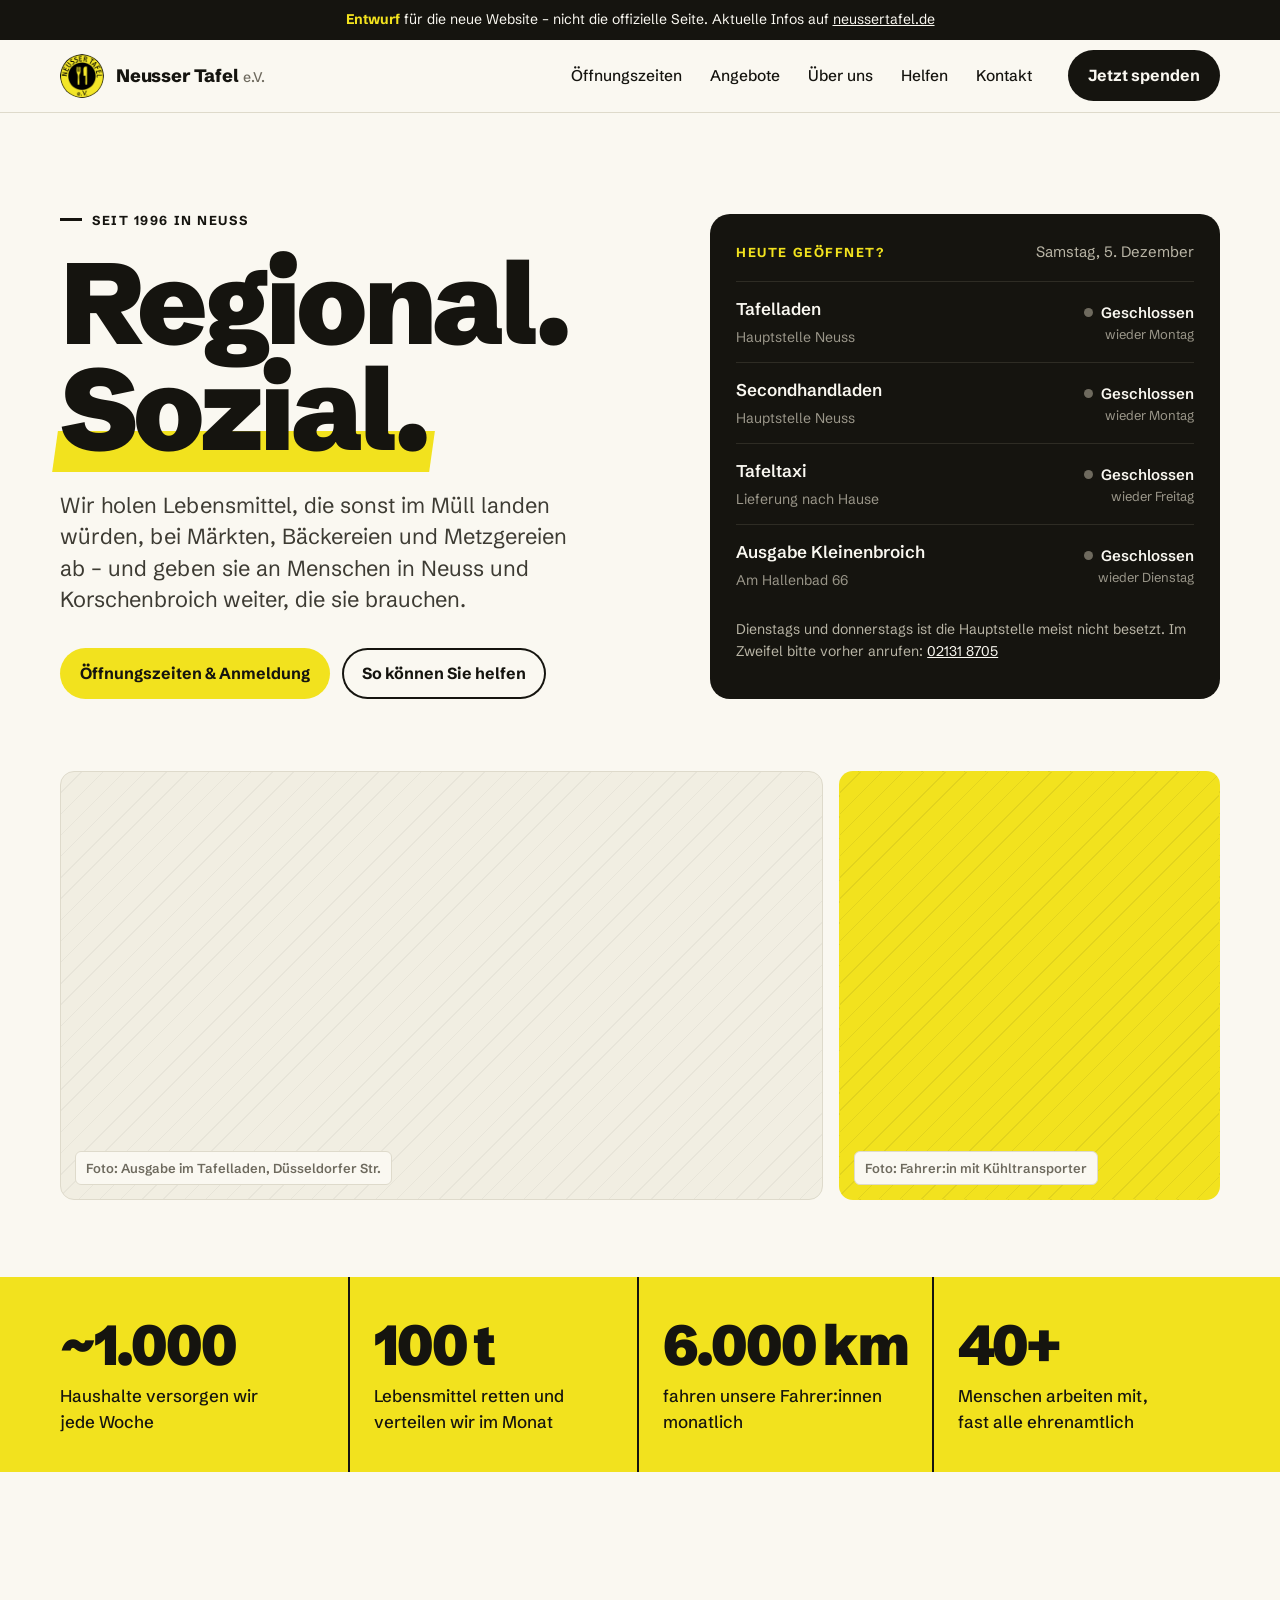
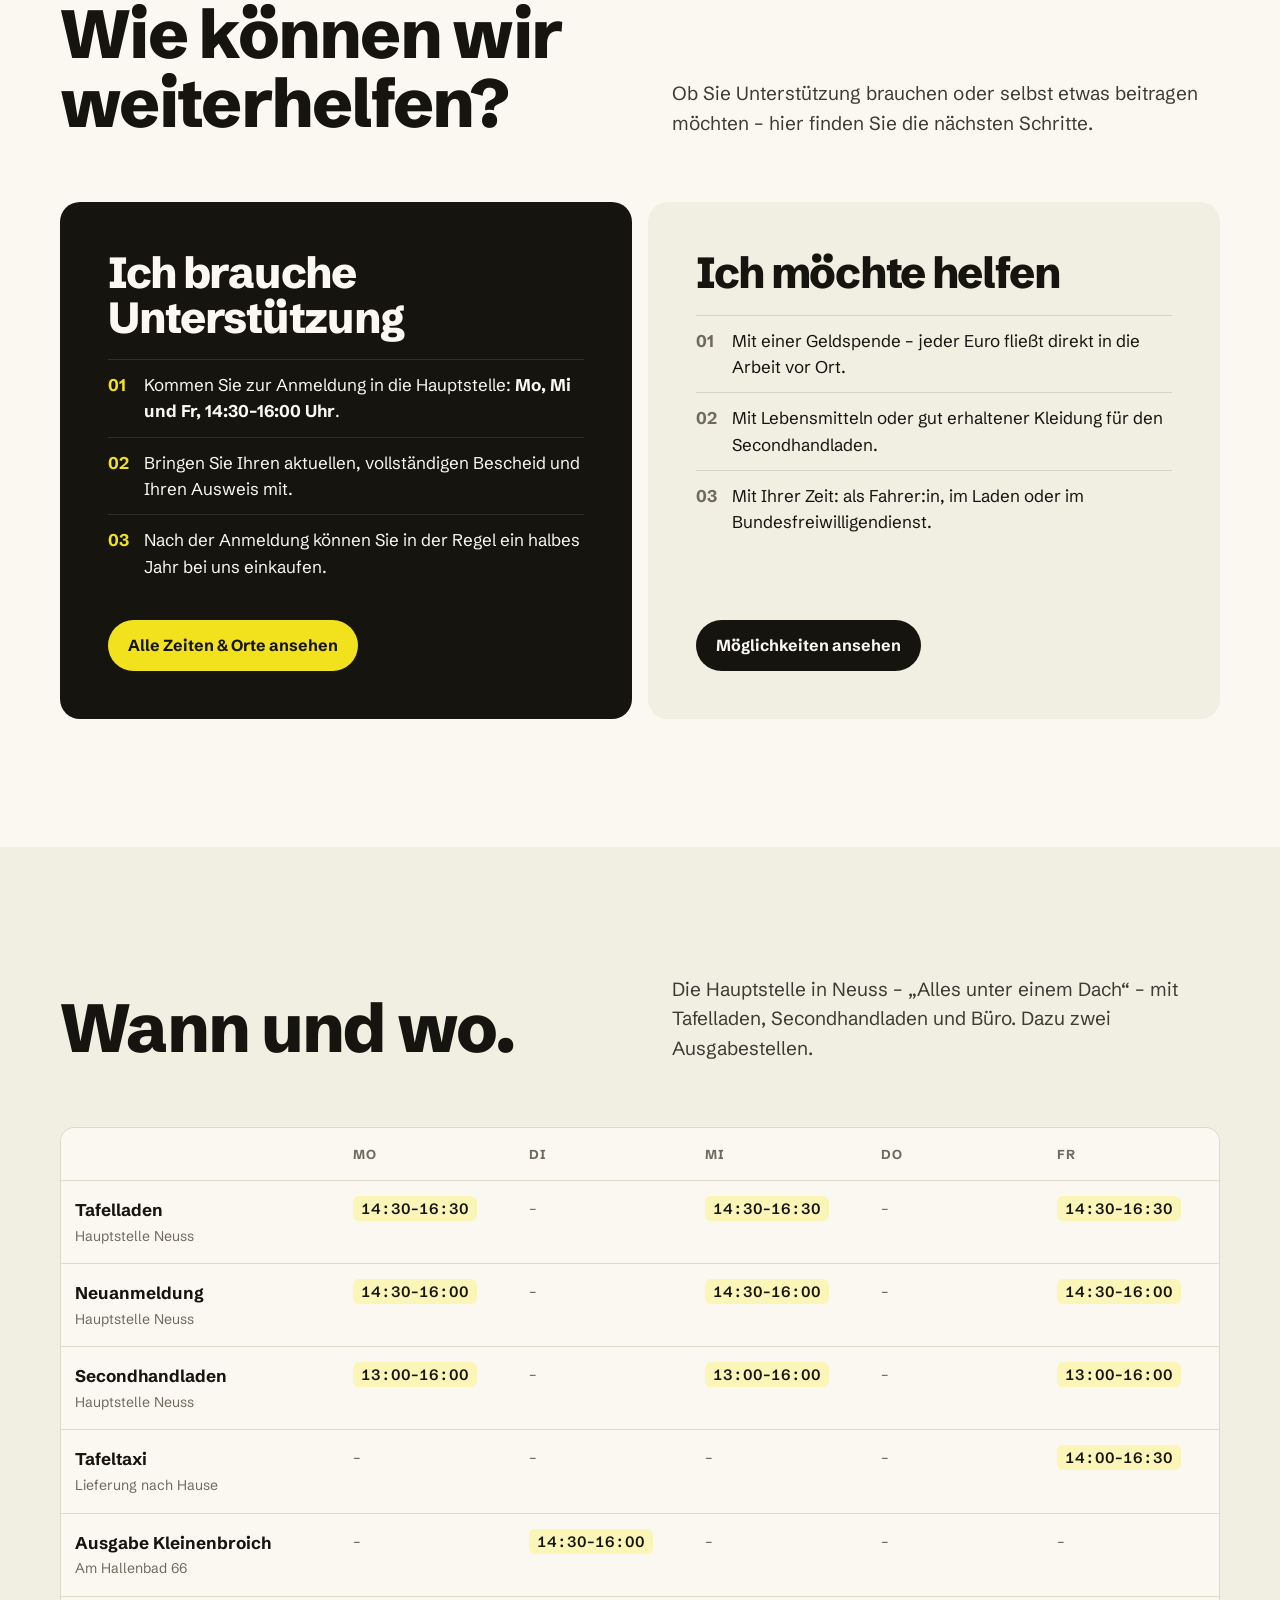
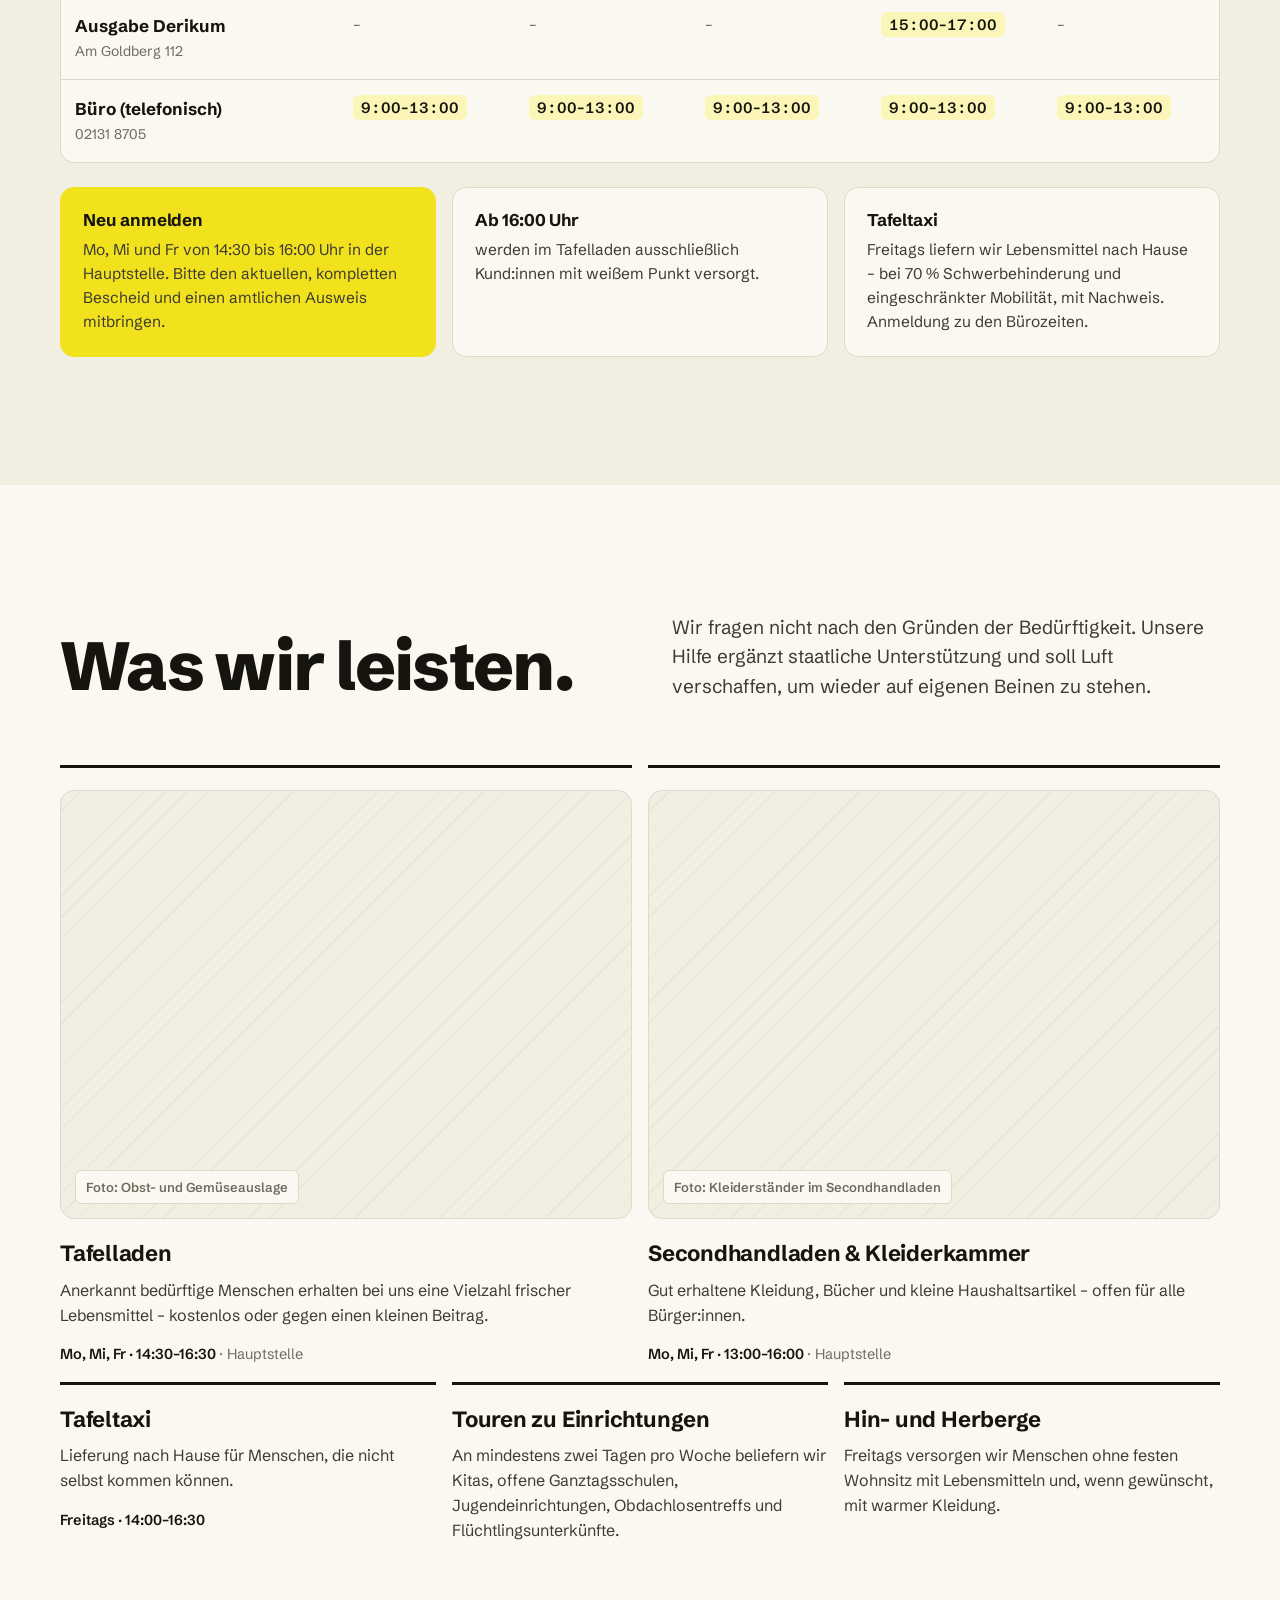
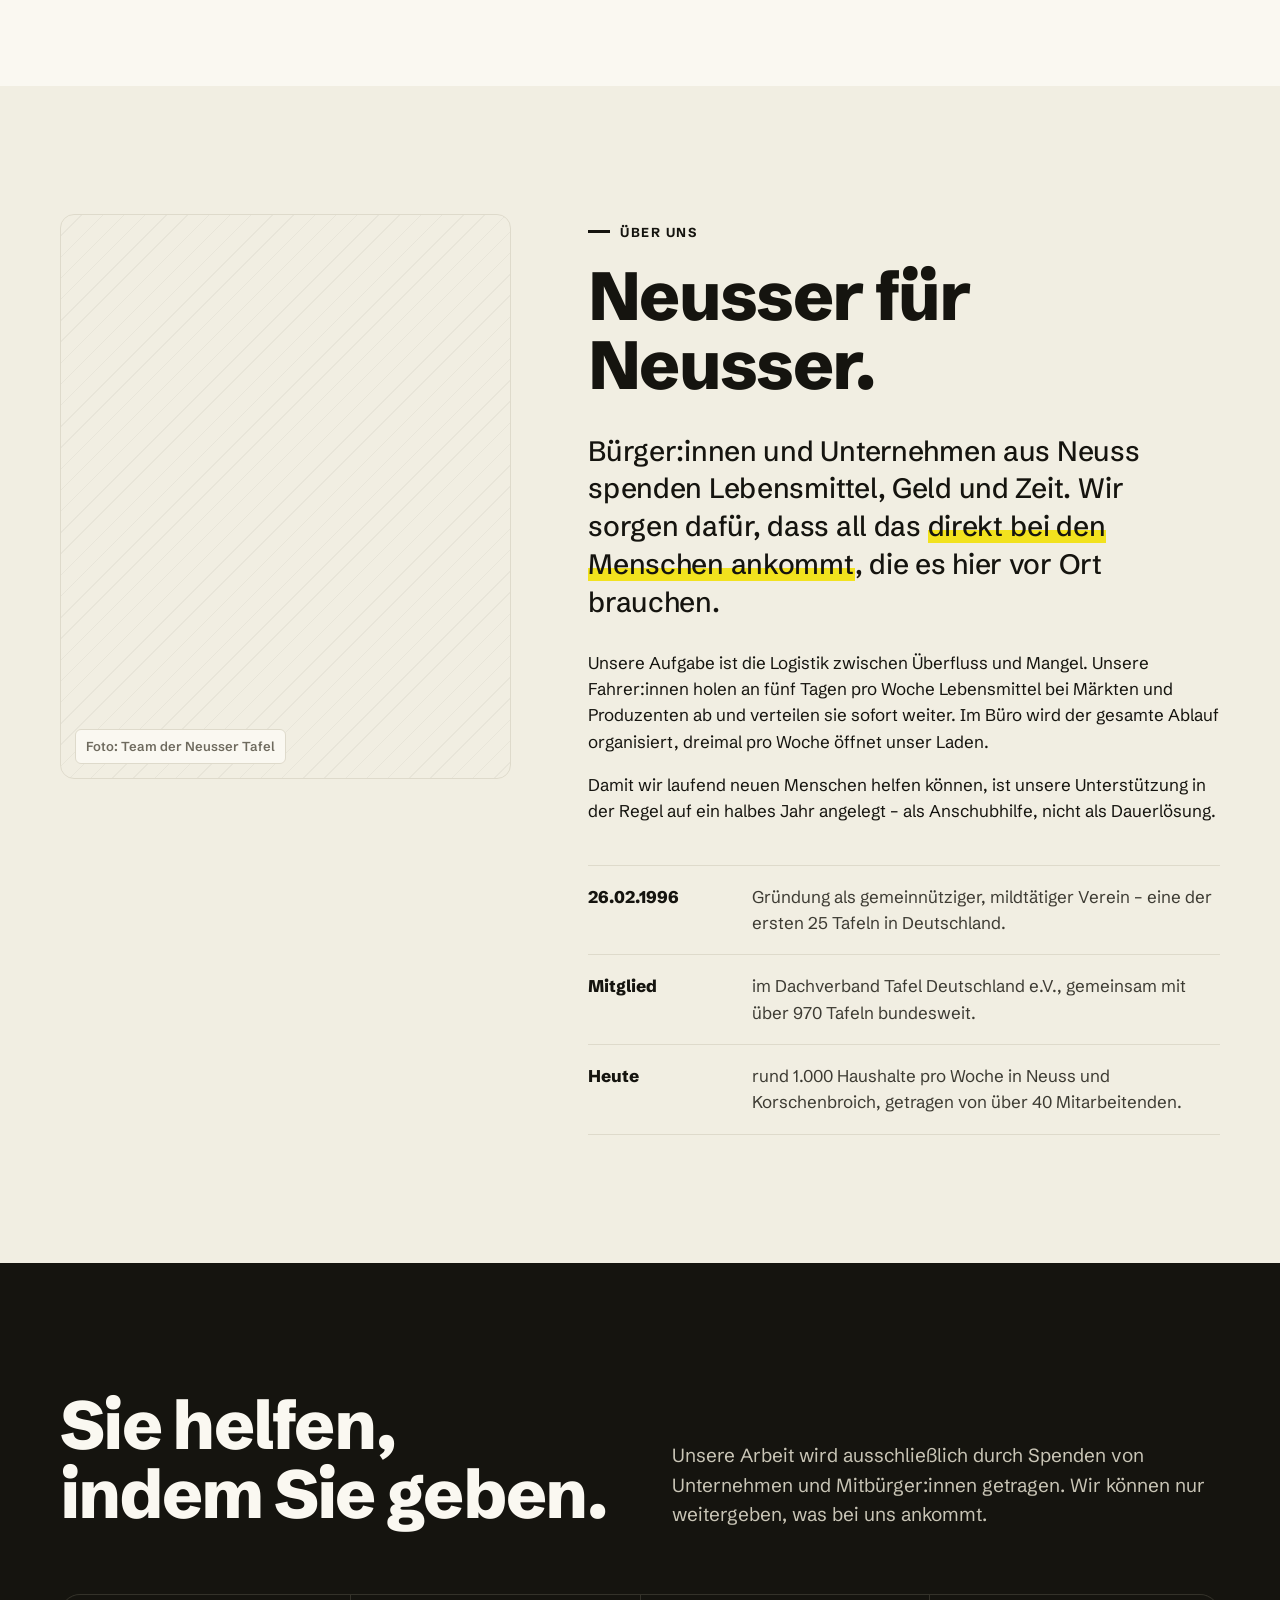
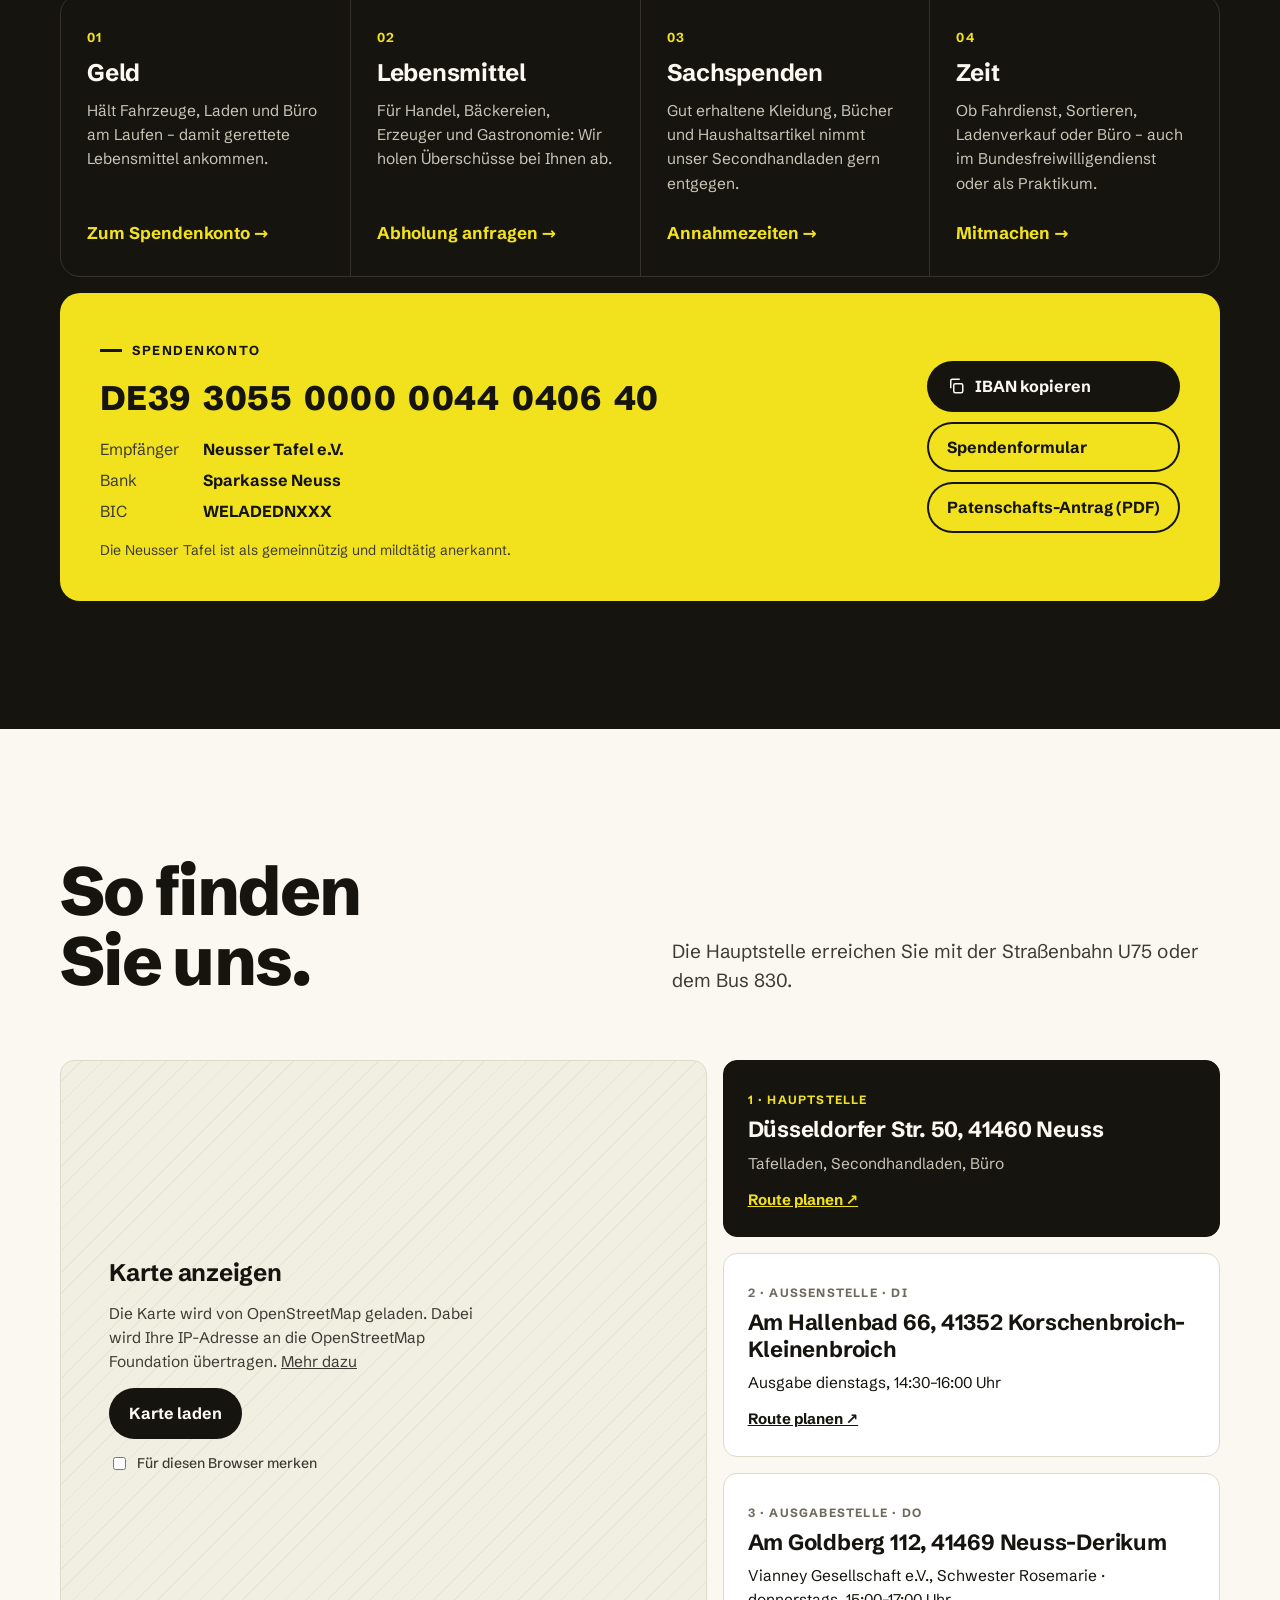
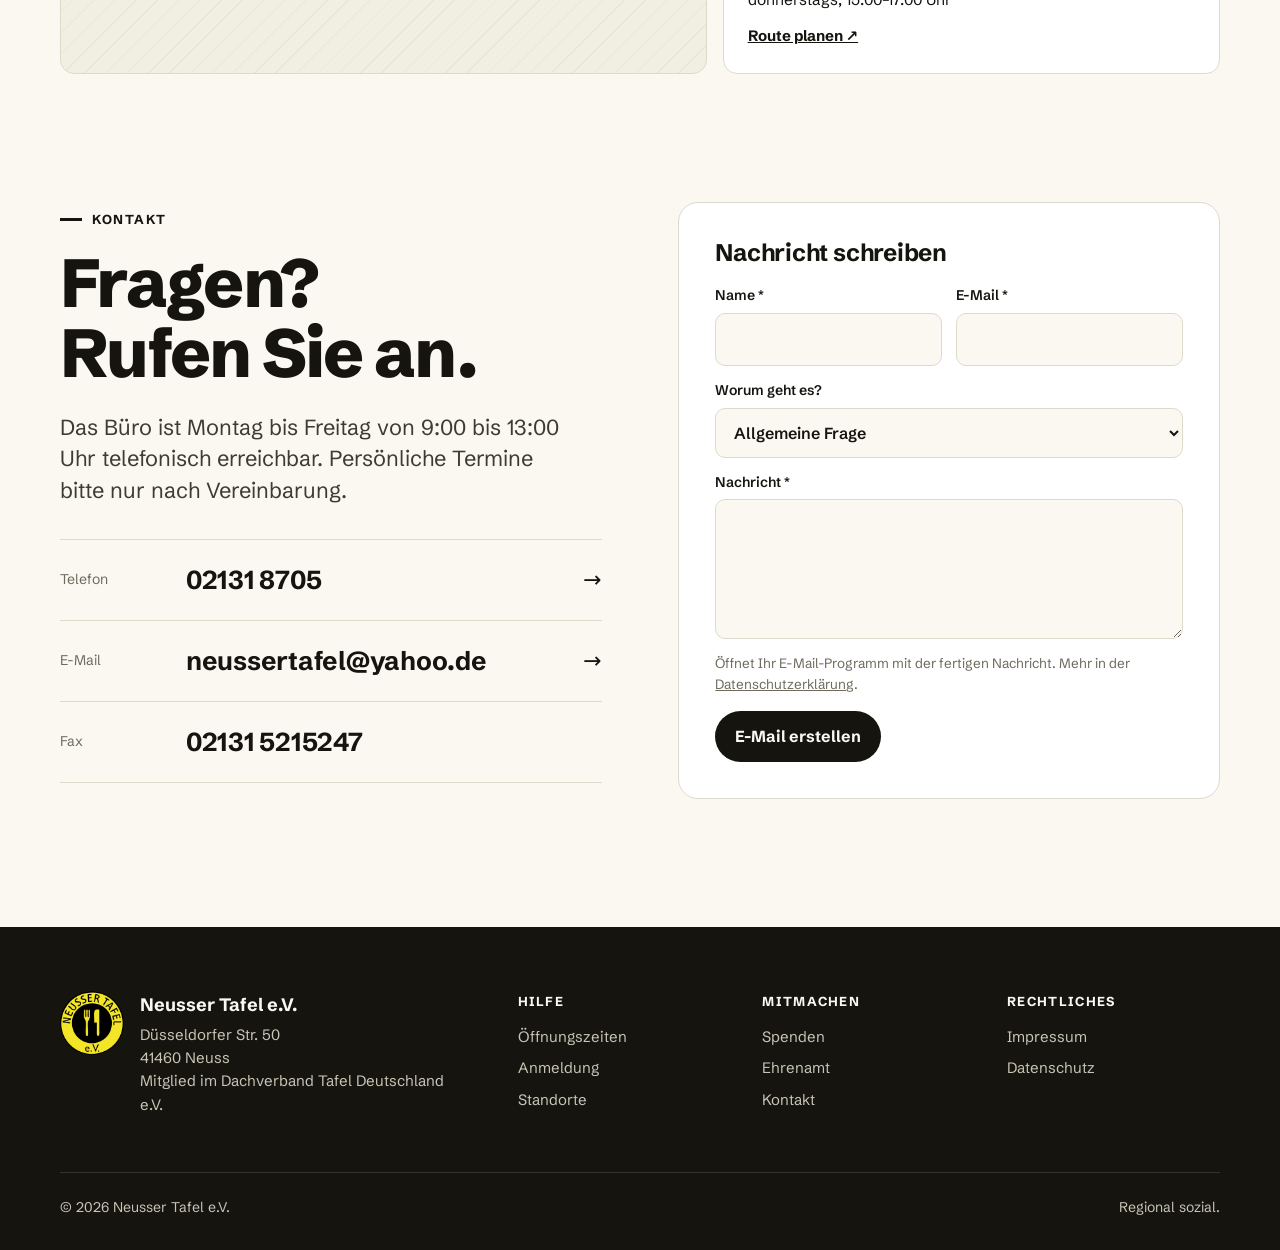
==== commit db7fd375: "Add files via upload" ====
--- a/index.html
+++ b/index.html
@@ -7,337 +7,7 @@
 <meta name="description" content="Die Neusser Tafel versorgt seit 1996 rund 1.000 Haushalte pro Woche in Neuss und Korschenbroich mit Lebensmitteln. Öffnungszeiten, Anmeldung, Spenden und Ehrenamt.">
 <meta name="robots" content="noindex, nofollow">
 <link rel="icon" type="image/png" href="assets/logo.png">
-<style>
-  /* Schrift lokal eingebunden – keine Verbindung zu Google Fonts */
-  @font-face {
-    font-family: "Schibsted Grotesk";
-    src: url("assets/fonts/schibsted-grotesk-latin-wght-normal.woff2") format("woff2");
-    font-weight: 400 900; font-style: normal; font-display: swap;
-  }
-  :root {
-    --yellow: #F2E21E;      /* aus dem Logo */
-    --yellow-soft: #FBF5B8;
-    --ink: #15140F;         /* Logo-Schwarz, minimal wärmer */
-    --ink-2: #3D3B33;
-    --muted: #6E6A5E;
-    --paper: #FAF8F1;
-    --paper-2: #F1EEE2;
-    --line: #DEDACB;
-    --open: #1F7A3A;
-    --radius: 14px;
-    --max: 1240px;
-    --gutter: clamp(16px, 4vw, 40px);
-  }
-  *, *::before, *::after { box-sizing: border-box; }
-  html { scroll-behavior: smooth; scroll-padding-top: 84px; }
-  body {
-    margin: 0; background: var(--paper); color: var(--ink);
-    font-family: "Schibsted Grotesk", system-ui, sans-serif;
-    font-size: 17px; line-height: 1.55;
-    -webkit-font-smoothing: antialiased;
-  }
-  img { max-width: 100%; display: block; }
-  a { color: inherit; }
-  .wrap { max-width: var(--max); margin: 0 auto; padding: 0 var(--gutter); }
-  h1, h2, h3 { line-height: 1.02; letter-spacing: -0.025em; margin: 0; font-weight: 800; }
-  h2 { font-size: clamp(36px, 5.4vw, 68px); }
-  h3 { font-size: 22px; letter-spacing: -0.01em; line-height: 1.2; font-weight: 700; }
-  p { margin: 0 0 1em; }
-  .eyebrow {
-    font-size: 13px; font-weight: 700; text-transform: uppercase; letter-spacing: .12em;
-    display: inline-flex; align-items: center; gap: 10px; margin-bottom: 20px;
-  }
-  .eyebrow::before { content: ""; width: 22px; height: 3px; background: currentColor; }
-  .lead { font-size: clamp(19px, 1.7vw, 22px); line-height: 1.45; color: var(--ink-2); max-width: 40ch; }
-
-  /* ---------- Header ---------- */
-  .top {
-    position: sticky; top: 0; z-index: 50;
-    background: color-mix(in srgb, var(--paper) 92%, transparent);
-    backdrop-filter: saturate(1.4) blur(10px);
-    border-bottom: 1px solid var(--line);
-  }
-  .top .wrap { display: flex; align-items: center; gap: 24px; height: 72px; }
-  .brand { display: flex; align-items: center; gap: 12px; text-decoration: none; font-weight: 800; letter-spacing: -0.01em; font-size: 18px; white-space: nowrap; }
-  .brand img { width: 44px; height: 44px; border-radius: 50%; }
-  .brand small { font-weight: 500; color: var(--muted); font-size: 14px; margin-left: 2px; }
-  .nav { display: flex; gap: 4px; margin-left: auto; }
-  .nav a { text-decoration: none; font-weight: 500; font-size: 15.5px; padding: 8px 12px; border-radius: 8px; }
-  .nav a:hover { background: var(--paper-2); }
-  .btn {
-    display: inline-flex; align-items: center; gap: 10px; text-decoration: none; cursor: pointer;
-    font: inherit; font-weight: 700; font-size: 16px; border: 0;
-    padding: 13px 20px; border-radius: 999px; transition: transform .15s ease, background .15s ease;
-  }
-  .btn:active { transform: translateY(1px); }
-  .btn-ink { background: var(--ink); color: var(--paper); }
-  .btn-ink:hover { background: #000; }
-  .btn-yellow { background: var(--yellow); color: var(--ink); }
-  .btn-yellow:hover { background: #E8D60F; }
-  .btn-line { background: transparent; color: inherit; box-shadow: inset 0 0 0 2px currentColor; }
-  .btn svg { width: 18px; height: 18px; }
-  .menu-btn { display: none; margin-left: auto; background: none; border: 0; padding: 8px; cursor: pointer; }
-  .menu-btn svg { width: 28px; height: 28px; }
-  @media (max-width: 980px) {
-    .nav, .top .btn-ink { display: none; }
-    .menu-btn { display: block; }
-    .top.open .nav {
-      display: flex; flex-direction: column; position: absolute; left: 0; right: 0; top: 72px;
-      background: var(--paper); border-bottom: 1px solid var(--line); padding: 8px var(--gutter) 20px; gap: 0;
-    }
-    .top.open .nav a { padding: 14px 0; font-size: 20px; font-weight: 600; border-bottom: 1px solid var(--line); border-radius: 0; }
-  }
-
-  /* ---------- Hero ---------- */
-  .hero { padding: clamp(40px, 7vw, 96px) 0 clamp(48px, 6vw, 80px); }
-  .hero-grid { display: grid; grid-template-columns: 1.15fr 1fr; gap: clamp(32px, 5vw, 72px); align-items: end; }
-  .hero h1 { font-size: clamp(52px, 9vw, 128px); line-height: .92; letter-spacing: -0.045em; font-weight: 900; }
-  .hero h1 .mark { position: relative; white-space: nowrap; z-index: 0; }
-  .hero h1 .mark::after {
-    content: ""; position: absolute; left: -0.04em; right: -0.06em; bottom: 0.06em; height: 0.36em;
-    background: var(--yellow); z-index: -1; transform: skewX(-8deg);
-  }
-  .hero-grid > *, .contact > *, .about > *, .places > *, .paths > * { min-width: 0; }
-  .hero .lead { margin-top: 28px; }
-  .hero-actions { display: flex; flex-wrap: wrap; gap: 12px; margin-top: 32px; }
-
-  .status {
-    background: var(--ink); color: var(--paper); border-radius: 20px; padding: 26px 26px 22px;
-  }
-  .status-head { display: flex; justify-content: space-between; align-items: baseline; gap: 12px; margin-bottom: 18px; }
-  .status-head strong { font-size: 13px; letter-spacing: .12em; text-transform: uppercase; color: var(--yellow); }
-  .status-head strong { white-space: nowrap; }
-  .status-head span { color: #B9B5A6; font-size: 15px; text-align: right; }
-  .status ul { list-style: none; margin: 0; padding: 0; }
-  .status li { display: grid; grid-template-columns: 1fr auto; gap: 4px 16px; padding: 14px 0; border-top: 1px solid #2E2C24; }
-  .status li .name { font-weight: 600; }
-  .status li .where { color: #9B978A; font-size: 14px; grid-column: 1; }
-  .status li .state { grid-row: 1 / span 2; grid-column: 2; align-self: center; text-align: right; font-size: 15px; }
-  .pill { display: inline-flex; align-items: center; gap: 8px; font-weight: 600; white-space: nowrap; }
-  .pill::before { content: ""; width: 9px; height: 9px; border-radius: 50%; background: #6E6A5E; }
-  .pill.is-open { color: var(--yellow); }
-  .pill.is-open::before { background: var(--yellow); box-shadow: 0 0 0 4px rgba(242,226,30,.18); }
-  .pill.is-later::before { background: transparent; box-shadow: inset 0 0 0 2px #B9B5A6; }
-  .state .pill { flex-wrap: wrap; justify-content: flex-end; column-gap: 8px; row-gap: 0; }
-  .pill small { flex-basis: 100%; text-align: right; font-weight: 400; color: #9B978A; font-size: 13px; }
-  .status-foot { margin-top: 14px; font-size: 14px; color: #B9B5A6; }
-  .status-foot a { color: var(--paper); }
-
-  .hero-media { margin-top: clamp(40px, 6vw, 72px); display: grid; grid-template-columns: 2fr 1fr; gap: 16px; }
-  .ph {
-    position: relative; border-radius: var(--radius); overflow: hidden; min-height: 220px;
-    background:
-      repeating-linear-gradient(135deg, transparent 0 14px, rgba(21,20,15,.045) 14px 15px),
-      var(--paper-2);
-    border: 1px solid var(--line);
-    display: flex; align-items: flex-end;
-  }
-  .ph span {
-    margin: 14px; font-size: 13px; font-weight: 600; color: var(--muted);
-    background: var(--paper); padding: 6px 10px; border-radius: 6px; border: 1px solid var(--line);
-  }
-  .ph.tall { aspect-ratio: 16 / 9; min-height: 0; }
-  .ph.yellow { background: repeating-linear-gradient(135deg, transparent 0 14px, rgba(21,20,15,.07) 14px 15px), var(--yellow); border-color: transparent; }
-
-  @media (max-width: 900px) {
-    .hero-grid { grid-template-columns: 1fr; }
-    .hero-media { grid-template-columns: 1fr; }
-    .hero-media .ph:last-child { display: none; }
-  }
-
-  /* ---------- Zahlen ---------- */
-  .facts { background: var(--yellow); }
-  .facts .wrap { display: grid; grid-template-columns: repeat(4, 1fr); }
-  .fact { padding: 40px 24px 36px 0; }
-  .fact + .fact { padding-left: 24px; border-left: 2px solid var(--ink); }
-  .fact b { display: block; white-space: nowrap; font-size: clamp(32px, 4.4vw, 60px); font-weight: 900; letter-spacing: -0.04em; line-height: 1; }
-  .fact span { display: block; margin-top: 10px; font-weight: 500; max-width: 22ch; }
-  @media (max-width: 860px) {
-    .facts .wrap { grid-template-columns: 1fr 1fr; }
-    .fact, .fact + .fact { padding: 28px 16px 24px 0; border-left: 0; }
-    .fact:nth-child(even) { padding-left: 16px; border-left: 2px solid var(--ink); }
-    .fact:nth-child(n+3) { border-top: 2px solid var(--ink); }
-  }
-
-  /* ---------- Sections ---------- */
-  section { padding: clamp(72px, 10vw, 128px) 0; }
-  .sec-head { display: grid; grid-template-columns: 1fr 1fr; gap: 32px 64px; align-items: end; margin-bottom: clamp(40px, 5vw, 64px); }
-  .sec-head p { color: var(--ink-2); font-size: 19px; max-width: 46ch; margin: 0; }
-  @media (max-width: 860px) { .sec-head { grid-template-columns: 1fr; } }
-
-  /* Zwei Wege */
-  .paths { display: grid; grid-template-columns: 1fr 1fr; gap: 16px; }
-  .path { border-radius: 20px; padding: clamp(28px, 4vw, 48px); display: flex; flex-direction: column; min-height: 420px; }
-  .path.need { background: var(--ink); color: var(--paper); }
-  .path.give { background: var(--paper-2); }
-  .path h3 { font-size: clamp(30px, 3.4vw, 44px); letter-spacing: -0.03em; line-height: 1.02; font-weight: 800; margin-bottom: 20px; }
-  .path ol { margin: 0 0 28px; padding: 0; list-style: none; counter-reset: s; }
-  .path ol li { counter-increment: s; display: grid; grid-template-columns: 36px 1fr; padding: 12px 0; border-top: 1px solid rgba(127,127,127,.25); }
-  .path ol li::before { content: counter(s, decimal-leading-zero); font-weight: 700; color: var(--muted); }
-  .path.need ol li::before { color: var(--yellow); }
-  .path .btn { margin-top: auto; align-self: flex-start; }
-  @media (max-width: 860px) { .paths { grid-template-columns: 1fr; } .path { min-height: 0; } }
-
-  /* Öffnungszeiten */
-  #zeiten { background: var(--paper-2); }
-  .week { width: 100%; border-collapse: collapse; background: var(--paper); border-radius: var(--radius); overflow: hidden; }
-  .week th, .week td { padding: 16px 14px; text-align: left; vertical-align: top; border-bottom: 1px solid var(--line); }
-  .week thead th { font-size: 13px; text-transform: uppercase; letter-spacing: .1em; color: var(--muted); font-weight: 700; background: var(--paper); }
-  .week thead th.today { color: var(--ink); }
-  .week thead th.today::after { content: " · heute"; text-transform: none; letter-spacing: 0; color: var(--ink); background: var(--yellow); padding: 1px 6px; border-radius: 4px; margin-left: 4px; }
-  .week tbody th { font-weight: 700; width: 24%; }
-  .week tbody th small { display: block; font-weight: 400; color: var(--muted); font-size: 14px; margin-top: 2px; }
-  .week td { font-variant-numeric: tabular-nums; font-size: 15px; white-space: nowrap; color: var(--muted); }
-  .week td.on { color: var(--ink); font-weight: 600; }
-  .week td.on span { background: var(--yellow-soft); padding: 3px 8px; border-radius: 6px; }
-  .week td.col-today { background: rgba(242,226,30,.09); }
-  .week tbody tr:last-child > * { border-bottom: 0; }
-  .table-scroll { overflow-x: auto; border-radius: var(--radius); border: 1px solid var(--line); }
-  .days { display: none; list-style: none; margin: 0; padding: 0; gap: 10px; }
-  .day { background: var(--paper); border: 1px solid var(--line); border-radius: var(--radius); padding: 18px 18px 8px; }
-  .day.today { border: 2px solid var(--ink); }
-  .day h3 { font-size: 18px; margin-bottom: 6px; display: flex; gap: 8px; align-items: center; }
-  .day h3 em { font-style: normal; font-size: 12px; background: var(--yellow); padding: 2px 7px; border-radius: 4px; }
-  .day dl { margin: 0; }
-  .day div { display: flex; justify-content: space-between; gap: 12px; padding: 9px 0; border-top: 1px solid var(--line); font-size: 15.5px; }
-  .day dt small { display: block; color: var(--muted); font-size: 13px; }
-  .day dd { margin: 0; font-weight: 700; white-space: nowrap; }
-  @media (max-width: 700px) { .table-scroll { display: none; } .days { display: grid; } }
-  .notes { display: grid; grid-template-columns: repeat(3, 1fr); gap: 16px; margin-top: 24px; }
-  .note { background: var(--paper); border: 1px solid var(--line); border-radius: var(--radius); padding: 22px; font-size: 15.5px; }
-  .note h3 { font-size: 17px; margin-bottom: 8px; }
-  .note p { margin: 0; color: var(--ink-2); }
-  .note.warn { background: var(--yellow); border-color: var(--yellow); }
-  @media (max-width: 860px) { .notes { grid-template-columns: 1fr; } }
-
-  /* Angebote */
-  .offers { display: grid; grid-template-columns: repeat(12, 1fr); gap: 16px; }
-  .offer { grid-column: span 4; border-top: 3px solid var(--ink); padding-top: 22px; }
-  .offer .ph { aspect-ratio: 4 / 3; min-height: 0; margin-bottom: 22px; }
-  .offer h3 { margin-bottom: 10px; }
-  .offer p { color: var(--ink-2); font-size: 16px; }
-  .offer .meta { font-size: 14.5px; font-weight: 600; color: var(--ink); margin: 0; }
-  .offer .meta span { color: var(--muted); font-weight: 400; }
-  .offer.wide { grid-column: span 6; }
-  @media (max-width: 960px) { .offer, .offer.wide { grid-column: span 6; } }
-  @media (max-width: 620px) { .offer, .offer.wide { grid-column: span 12; } }
-
-  /* Über uns */
-  .about { display: grid; grid-template-columns: 5fr 7fr; gap: clamp(32px, 6vw, 96px); }
-  .about .ph { aspect-ratio: 4 / 5; min-height: 0; position: sticky; top: 100px; }
-  .about-body h2 { margin-bottom: 32px; }
-  .about-body .big { font-size: clamp(22px, 2.2vw, 28px); line-height: 1.35; letter-spacing: -0.01em; font-weight: 500; }
-  .about-body .big em { font-style: normal; background: linear-gradient(transparent 62%, var(--yellow) 62%); }
-  .timeline { list-style: none; padding: 0; margin: 40px 0 0; border-top: 1px solid var(--line); }
-  .timeline li { display: grid; grid-template-columns: 140px 1fr; gap: 24px; padding: 18px 0; border-bottom: 1px solid var(--line); }
-  .timeline b { font-weight: 800; }
-  .timeline span { color: var(--ink-2); }
-  @media (max-width: 860px) {
-    .about { grid-template-columns: 1fr; }
-    .about .ph { position: static; aspect-ratio: 16 / 10; }
-    .timeline li { grid-template-columns: 1fr; gap: 2px; }
-  }
-
-  /* Helfen */
-  #helfen { background: var(--ink); color: var(--paper); }
-  #helfen .sec-head p { color: #C9C5B6; }
-  .ways { display: grid; grid-template-columns: repeat(4, 1fr); gap: 1px; background: #34322A; border: 1px solid #34322A; border-radius: 20px; overflow: hidden; }
-  .way { background: var(--ink); padding: 32px 26px 30px; display: flex; flex-direction: column; gap: 12px; }
-  .way .num { font-size: 13px; font-weight: 700; color: var(--yellow); letter-spacing: .1em; }
-  .way h3 { font-size: 24px; }
-  .way p { color: #C9C5B6; font-size: 15.5px; margin: 0; }
-  .way a { margin-top: auto; padding-top: 12px; font-weight: 700; text-decoration: none; color: var(--yellow); }
-  .way a:hover { text-decoration: underline; }
-  @media (max-width: 960px) { .ways { grid-template-columns: 1fr 1fr; } }
-  @media (max-width: 560px) { .ways { grid-template-columns: 1fr; } }
-
-  .bank {
-    margin-top: 16px; background: var(--yellow); color: var(--ink); border-radius: 20px;
-    padding: clamp(24px, 3.5vw, 40px); display: grid; grid-template-columns: 1fr auto; gap: 24px; align-items: center;
-  }
-  .bank dl { display: grid; grid-template-columns: auto 1fr; gap: 6px 24px; margin: 12px 0 0; font-size: 16px; }
-  .bank dt { color: var(--ink-2); }
-  .bank dd { margin: 0; font-weight: 700; }
-  .bank .iban { font-size: clamp(22px, 3vw, 34px); font-weight: 800; letter-spacing: 0.01em; margin-top: 4px; word-spacing: .15em; }
-  .bank small { display: block; margin-top: 16px; font-size: 14px; color: var(--ink-2); }
-  @media (max-width: 760px) { .bank { grid-template-columns: 1fr; } }
-
-  /* Standorte */
-  .places { display: grid; grid-template-columns: 1.3fr 1fr; gap: 16px; }
-  .map { min-height: 460px; }
-  .place-list { display: flex; flex-direction: column; gap: 16px; }
-  .place { border: 1px solid var(--line); border-radius: var(--radius); padding: 24px; background: #fff; }
-  .place.main { background: var(--ink); color: var(--paper); border-color: var(--ink); }
-  .place .tag { font-size: 12px; font-weight: 700; letter-spacing: .1em; text-transform: uppercase; color: var(--muted); }
-  .place.main .tag { color: var(--yellow); }
-  .place h3 { margin: 6px 0 8px; }
-  .place p { margin: 0; font-size: 15.5px; }
-  .place.main p { color: #C9C5B6; }
-  .place a.route { display: inline-block; margin-top: 12px; font-weight: 700; font-size: 15px; }
-  .place.main a.route { color: var(--yellow); }
-  @media (max-width: 860px) { .places { grid-template-columns: 1fr; } .map { min-height: 280px; } }
-
-  /* Kontakt */
-  .contact { display: grid; grid-template-columns: 1fr 1fr; gap: clamp(32px, 6vw, 96px); }
-  .channels { list-style: none; margin: 32px 0 0; padding: 0; }
-  .channels li { border-top: 1px solid var(--line); }
-  .channels li:last-child { border-bottom: 1px solid var(--line); }
-  .channels a, .channels div { display: grid; grid-template-columns: 110px 1fr auto; gap: 16px; align-items: center; padding: 20px 0; text-decoration: none; }
-  .channels small { color: var(--muted); font-size: 14px; }
-  .channels strong { font-size: clamp(20px, 2.2vw, 26px); font-weight: 700; letter-spacing: -0.01em; }
-  .channels a:hover strong { text-decoration: underline; text-decoration-thickness: 2px; text-underline-offset: 4px; }
-  .channels .arrow { font-size: 22px; }
-  .channels strong { overflow-wrap: anywhere; }
-  form { display: grid; gap: 14px; background: #fff; border: 1px solid var(--line); border-radius: 20px; padding: clamp(22px, 3vw, 36px); }
-  label { display: grid; gap: 6px; font-size: 14px; font-weight: 600; }
-  input, textarea, select {
-    width: 100%; min-width: 0; font: inherit; font-size: 16px; padding: 13px 14px; border: 1.5px solid var(--line); border-radius: 10px; background: var(--paper); color: var(--ink);
-  }
-  input:focus, textarea:focus, select:focus { outline: none; border-color: var(--ink); box-shadow: 0 0 0 4px var(--yellow-soft); }
-  textarea { min-height: 140px; resize: vertical; }
-  .row2 { display: grid; grid-template-columns: minmax(0,1fr) minmax(0,1fr); gap: 14px; }
-  form > *, .row2 > * { min-width: 0; }
-  .form-foot { display: flex; justify-content: space-between; align-items: center; gap: 16px; flex-wrap: wrap; font-size: 13.5px; color: var(--muted); }
-  @media (max-width: 860px) { .contact { grid-template-columns: 1fr; } .channels a, .channels div { grid-template-columns: 1fr auto; } .channels small { grid-column: 1 / -1; } }
-  @media (max-width: 520px) { .row2 { grid-template-columns: 1fr; } }
-
-  /* Footer */
-  footer { background: var(--ink); color: #C9C5B6; padding: 64px 0 32px; font-size: 15px; }
-  .foot-grid { display: grid; grid-template-columns: 2fr 1fr 1fr 1fr; gap: 32px; }
-  footer h4 { color: var(--paper); font-size: 13px; letter-spacing: .1em; text-transform: uppercase; margin: 0 0 14px; }
-  footer ul { list-style: none; margin: 0; padding: 0; display: grid; gap: 8px; }
-  footer a { text-decoration: none; }
-  footer a:hover { color: var(--yellow); }
-  .foot-brand { display: flex; gap: 16px; align-items: flex-start; }
-  .foot-brand img { width: 64px; height: 64px; border-radius: 50%; }
-  .foot-brand p { margin: 0; max-width: 34ch; }
-  .foot-brand strong { color: var(--paper); display: block; font-size: 18px; margin-bottom: 4px; }
-  .foot-bottom { margin-top: 56px; padding-top: 24px; border-top: 1px solid #34322A; display: flex; justify-content: space-between; gap: 16px; flex-wrap: wrap; font-size: 14px; }
-  @media (max-width: 860px) { .foot-grid { grid-template-columns: 1fr 1fr; } .foot-grid > :first-child { grid-column: 1 / -1; } }
-
-  .draft { background: var(--ink); color: var(--paper); font-size: 14px; text-align: center; padding: 9px var(--gutter); }
-  .draft strong { color: var(--yellow); }
-  .draft a { color: var(--paper); }
-
-  .map { position: relative; padding: 0; overflow: hidden; }
-  .map-consent { position: absolute; inset: 0; display: flex; flex-direction: column; justify-content: center; align-items: flex-start; gap: 14px; padding: clamp(24px, 4vw, 48px); }
-  .map-consent h3 { font-size: 24px; }
-  .map-consent p { margin: 0; max-width: 42ch; color: var(--ink-2); font-size: 15.5px; }
-  .map-consent label { display: flex; gap: 8px; align-items: center; font-weight: 500; font-size: 14px; color: var(--ink-2); }
-  .map-consent input { width: auto; }
-  #map-canvas { position: absolute; inset: 0; display: none; }
-  .map.loaded #map-canvas { display: block; }
-  .map.loaded .map-consent { display: none; }
-  .pin { width: 34px; height: 34px; border-radius: 50%; background: var(--yellow); border: 3px solid var(--ink); display: grid; place-items: center; font-weight: 800; font-size: 14px; color: var(--ink); box-shadow: 0 2px 6px rgba(0,0,0,.25); }
-  .pin.main { width: 42px; height: 42px; background: var(--ink); color: var(--yellow); border-color: var(--yellow); }
-  .leaflet-popup-content { font-family: "Schibsted Grotesk", system-ui, sans-serif; font-size: 14px; }
-  .place[data-pin] { cursor: pointer; }
-
-  :focus-visible { outline: 3px solid var(--ink); outline-offset: 3px; border-radius: 4px; }
-  #helfen :focus-visible, footer :focus-visible, .status :focus-visible { outline-color: var(--yellow); }
-  .sr-only { position: absolute; width: 1px; height: 1px; overflow: hidden; clip: rect(0 0 0 0); }
-  @media (prefers-reduced-motion: reduce) { html { scroll-behavior: auto; } * { transition: none !important; } }
-</style>
+<link rel="stylesheet" href="assets/site.css">
 </head>
 <body>
 <div class="draft"><strong>Entwurf</strong> für die neue Website – nicht die offizielle Seite. Aktuelle Infos auf <a href="https://www.neussertafel.de/">neussertafel.de</a></div>
@@ -584,7 +254,7 @@
             <svg viewBox="0 0 24 24" fill="none" stroke="currentColor" stroke-width="2"><rect x="9" y="9" width="12" height="12" rx="2"/><path d="M5 15V5a2 2 0 0 1 2-2h10"/></svg>
             <span>IBAN kopieren</span>
           </button>
-          <a class="btn btn-line" href="https://www.neussertafel.de/wie-sie-helfen-ausfuehrlich/spendenformular/" target="_blank" rel="noopener">Spendenformular</a>
+          <a class="btn btn-line" href="spendenformular.html">Spendenformular</a>
           <a class="btn btn-line" href="https://www.neussertafel.de/app/download/11567868625/Patenschafts-Antrag.pdf?t=1432649874" target="_blank" rel="noopener">Patenschafts-Antrag (PDF)</a>
         </div>
       </div>
@@ -602,7 +272,7 @@
         <div class="ph map" id="map">
           <div class="map-consent">
             <h3>Karte anzeigen</h3>
-            <p>Die Karte wird von OpenStreetMap geladen. Dabei wird Ihre IP-Adresse an die OpenStreetMap Foundation übertragen.</p>
+            <p>Die Karte wird von OpenStreetMap geladen. Dabei wird Ihre IP-Adresse an die OpenStreetMap Foundation übertragen. <a href="datenschutz.html#karte">Mehr dazu</a></p>
             <button class="btn btn-ink" type="button" id="map-load">Karte laden</button>
             <label><input type="checkbox" id="map-remember"> Für diesen Browser merken</label>
           </div>
@@ -663,7 +333,7 @@
           </label>
           <label>Nachricht *<textarea name="message" required></textarea></label>
           <div class="form-foot">
-            <span>Öffnet Ihr E-Mail-Programm mit der fertigen Nachricht.</span>
+            <span>Öffnet Ihr E-Mail-Programm mit der fertigen Nachricht. Mehr in der <a href="datenschutz.html">Datenschutzerklärung</a>.</span>
             <button class="btn btn-ink" type="submit">E-Mail erstellen</button>
           </div>
         </form>
@@ -689,7 +359,7 @@
       </div>
       <div>
         <h4>Rechtliches</h4>
-        <ul><li><a href="https://www.neussertafel.de/about/">Impressum</a></li><li><a href="https://www.neussertafel.de/j/privacy">Datenschutz</a></li></ul>
+        <ul><li><a href="impressum.html">Impressum</a></li><li><a href="datenschutz.html">Datenschutz</a></li></ul>
       </div>
     </div>
     <div class="foot-bottom">
@@ -783,10 +453,6 @@
     setTimeout(() => label.textContent = "IBAN kopieren", 2200);
   });
 
-  // Mobile-Menü
-  const header = document.getElementById("top"), mb = header.querySelector(".menu-btn");
-  mb.addEventListener("click", () => { const o = header.classList.toggle("open"); mb.setAttribute("aria-expanded", o); });
-  header.querySelectorAll(".nav a").forEach(a => a.addEventListener("click", () => { header.classList.remove("open"); mb.setAttribute("aria-expanded", false); }));
 
   // Kontaktformular: ohne Server, erzeugt eine E-Mail
   document.getElementById("contact-form").addEventListener("submit", e => {
@@ -834,7 +500,7 @@
     const i = +el.dataset.pin; map.setView(PLACES[i].ll, 16); markers[i].openPopup();
   }));
 
-  document.getElementById("year").textContent = new Date().getFullYear();
 </script>
+<script src="assets/nav.js"></script>
 </body>
 </html>
--- a/assets/site.css
+++ b/assets/site.css
@@ -0,0 +1,404 @@
+  /* Schrift lokal eingebunden – keine Verbindung zu Google Fonts */
+  @font-face {
+    font-family: "Schibsted Grotesk";
+    src: url("fonts/schibsted-grotesk-latin-wght-normal.woff2") format("woff2");
+    font-weight: 400 900; font-style: normal; font-display: swap;
+  }
+  :root {
+    --yellow: #F2E21E;      /* aus dem Logo */
+    --yellow-soft: #FBF5B8;
+    --ink: #15140F;         /* Logo-Schwarz, minimal wärmer */
+    --ink-2: #3D3B33;
+    --muted: #6E6A5E;
+    --paper: #FAF8F1;
+    --paper-2: #F1EEE2;
+    --line: #DEDACB;
+    --open: #1F7A3A;
+    --radius: 14px;
+    --max: 1240px;
+    --gutter: clamp(16px, 4vw, 40px);
+  }
+  *, *::before, *::after { box-sizing: border-box; }
+  html { scroll-behavior: smooth; scroll-padding-top: 84px; }
+  body {
+    margin: 0; background: var(--paper); color: var(--ink);
+    font-family: "Schibsted Grotesk", system-ui, sans-serif;
+    font-size: 17px; line-height: 1.55;
+    -webkit-font-smoothing: antialiased;
+  }
+  img { max-width: 100%; display: block; }
+  a { color: inherit; }
+  .wrap { max-width: var(--max); margin: 0 auto; padding: 0 var(--gutter); }
+  h1, h2, h3 { line-height: 1.02; letter-spacing: -0.025em; margin: 0; font-weight: 800; }
+  h2 { font-size: clamp(36px, 5.4vw, 68px); }
+  h3 { font-size: 22px; letter-spacing: -0.01em; line-height: 1.2; font-weight: 700; }
+  p { margin: 0 0 1em; }
+  .eyebrow {
+    font-size: 13px; font-weight: 700; text-transform: uppercase; letter-spacing: .12em;
+    display: inline-flex; align-items: center; gap: 10px; margin-bottom: 20px;
+  }
+  .eyebrow::before { content: ""; width: 22px; height: 3px; background: currentColor; }
+  .lead { font-size: clamp(19px, 1.7vw, 22px); line-height: 1.45; color: var(--ink-2); max-width: 40ch; }
+
+  /* ---------- Header ---------- */
+  .top {
+    position: sticky; top: 0; z-index: 50;
+    background: color-mix(in srgb, var(--paper) 92%, transparent);
+    backdrop-filter: saturate(1.4) blur(10px);
+    border-bottom: 1px solid var(--line);
+  }
+  .top .wrap { display: flex; align-items: center; gap: 24px; height: 72px; }
+  .brand { display: flex; align-items: center; gap: 12px; text-decoration: none; font-weight: 800; letter-spacing: -0.01em; font-size: 18px; white-space: nowrap; }
+  .brand img { width: 44px; height: 44px; border-radius: 50%; }
+  .brand small { font-weight: 500; color: var(--muted); font-size: 14px; margin-left: 2px; }
+  .nav { display: flex; gap: 4px; margin-left: auto; }
+  .nav a { text-decoration: none; font-weight: 500; font-size: 15.5px; padding: 8px 12px; border-radius: 8px; }
+  .nav a:hover { background: var(--paper-2); }
+  .btn {
+    display: inline-flex; align-items: center; gap: 10px; text-decoration: none; cursor: pointer;
+    font: inherit; font-weight: 700; font-size: 16px; border: 0;
+    padding: 13px 20px; border-radius: 999px; transition: transform .15s ease, background .15s ease;
+  }
+  .btn:active { transform: translateY(1px); }
+  .btn-ink { background: var(--ink); color: var(--paper); }
+  .btn-ink:hover { background: #000; }
+  .btn-yellow { background: var(--yellow); color: var(--ink); }
+  .btn-yellow:hover { background: #E8D60F; }
+  .btn-line { background: transparent; color: inherit; box-shadow: inset 0 0 0 2px currentColor; }
+  .btn svg { width: 18px; height: 18px; }
+  .menu-btn { display: none; margin-left: auto; background: none; border: 0; padding: 8px; cursor: pointer; }
+  .menu-btn svg { width: 28px; height: 28px; }
+  @media (max-width: 980px) {
+    .nav, .top .btn-ink { display: none; }
+    .menu-btn { display: block; }
+    .top.open .nav {
+      display: flex; flex-direction: column; position: absolute; left: 0; right: 0; top: 72px;
+      background: var(--paper); border-bottom: 1px solid var(--line); padding: 8px var(--gutter) 20px; gap: 0;
+    }
+    .top.open .nav a { padding: 14px 0; font-size: 20px; font-weight: 600; border-bottom: 1px solid var(--line); border-radius: 0; }
+  }
+
+  /* ---------- Hero ---------- */
+  .hero { padding: clamp(40px, 7vw, 96px) 0 clamp(48px, 6vw, 80px); }
+  .hero-grid { display: grid; grid-template-columns: 1.15fr 1fr; gap: clamp(32px, 5vw, 72px); align-items: end; }
+  .hero h1 { font-size: clamp(52px, 9vw, 128px); line-height: .92; letter-spacing: -0.045em; font-weight: 900; }
+  .hero h1 .mark { position: relative; white-space: nowrap; z-index: 0; }
+  .hero h1 .mark::after {
+    content: ""; position: absolute; left: -0.04em; right: -0.06em; bottom: 0.06em; height: 0.36em;
+    background: var(--yellow); z-index: -1; transform: skewX(-8deg);
+  }
+  .hero-grid > *, .contact > *, .about > *, .places > *, .paths > * { min-width: 0; }
+  .hero .lead { margin-top: 28px; }
+  .hero-actions { display: flex; flex-wrap: wrap; gap: 12px; margin-top: 32px; }
+
+  .status {
+    background: var(--ink); color: var(--paper); border-radius: 20px; padding: 26px 26px 22px;
+  }
+  .status-head { display: flex; justify-content: space-between; align-items: baseline; gap: 12px; margin-bottom: 18px; }
+  .status-head strong { font-size: 13px; letter-spacing: .12em; text-transform: uppercase; color: var(--yellow); }
+  .status-head strong { white-space: nowrap; }
+  .status-head span { color: #B9B5A6; font-size: 15px; text-align: right; }
+  .status ul { list-style: none; margin: 0; padding: 0; }
+  .status li { display: grid; grid-template-columns: 1fr auto; gap: 4px 16px; padding: 14px 0; border-top: 1px solid #2E2C24; }
+  .status li .name { font-weight: 600; }
+  .status li .where { color: #9B978A; font-size: 14px; grid-column: 1; }
+  .status li .state { grid-row: 1 / span 2; grid-column: 2; align-self: center; text-align: right; font-size: 15px; }
+  .pill { display: inline-flex; align-items: center; gap: 8px; font-weight: 600; white-space: nowrap; }
+  .pill::before { content: ""; width: 9px; height: 9px; border-radius: 50%; background: #6E6A5E; }
+  .pill.is-open { color: var(--yellow); }
+  .pill.is-open::before { background: var(--yellow); box-shadow: 0 0 0 4px rgba(242,226,30,.18); }
+  .pill.is-later::before { background: transparent; box-shadow: inset 0 0 0 2px #B9B5A6; }
+  .state .pill { flex-wrap: wrap; justify-content: flex-end; column-gap: 8px; row-gap: 0; }
+  .pill small { flex-basis: 100%; text-align: right; font-weight: 400; color: #9B978A; font-size: 13px; }
+  .status-foot { margin-top: 14px; font-size: 14px; color: #B9B5A6; }
+  .status-foot a { color: var(--paper); }
+
+  .hero-media { margin-top: clamp(40px, 6vw, 72px); display: grid; grid-template-columns: 2fr 1fr; gap: 16px; }
+  .ph {
+    position: relative; border-radius: var(--radius); overflow: hidden; min-height: 220px;
+    background:
+      repeating-linear-gradient(135deg, transparent 0 14px, rgba(21,20,15,.045) 14px 15px),
+      var(--paper-2);
+    border: 1px solid var(--line);
+    display: flex; align-items: flex-end;
+  }
+  .ph span {
+    margin: 14px; font-size: 13px; font-weight: 600; color: var(--muted);
+    background: var(--paper); padding: 6px 10px; border-radius: 6px; border: 1px solid var(--line);
+  }
+  .ph.tall { aspect-ratio: 16 / 9; min-height: 0; }
+  .ph.yellow { background: repeating-linear-gradient(135deg, transparent 0 14px, rgba(21,20,15,.07) 14px 15px), var(--yellow); border-color: transparent; }
+
+  @media (max-width: 900px) {
+    .hero-grid { grid-template-columns: 1fr; }
+    .hero-media { grid-template-columns: 1fr; }
+    .hero-media .ph:last-child { display: none; }
+  }
+
+  /* ---------- Zahlen ---------- */
+  .facts { background: var(--yellow); }
+  .facts .wrap { display: grid; grid-template-columns: repeat(4, 1fr); }
+  .fact { padding: 40px 24px 36px 0; }
+  .fact + .fact { padding-left: 24px; border-left: 2px solid var(--ink); }
+  .fact b { display: block; white-space: nowrap; font-size: clamp(32px, 4.4vw, 60px); font-weight: 900; letter-spacing: -0.04em; line-height: 1; }
+  .fact span { display: block; margin-top: 10px; font-weight: 500; max-width: 22ch; }
+  @media (max-width: 860px) {
+    .facts .wrap { grid-template-columns: 1fr 1fr; }
+    .fact, .fact + .fact { padding: 28px 16px 24px 0; border-left: 0; }
+    .fact:nth-child(even) { padding-left: 16px; border-left: 2px solid var(--ink); }
+    .fact:nth-child(n+3) { border-top: 2px solid var(--ink); }
+  }
+
+  /* ---------- Sections ---------- */
+  section { padding: clamp(72px, 10vw, 128px) 0; }
+  .sec-head { display: grid; grid-template-columns: 1fr 1fr; gap: 32px 64px; align-items: end; margin-bottom: clamp(40px, 5vw, 64px); }
+  .sec-head p { color: var(--ink-2); font-size: 19px; max-width: 46ch; margin: 0; }
+  @media (max-width: 860px) { .sec-head { grid-template-columns: 1fr; } }
+
+  /* Zwei Wege */
+  .paths { display: grid; grid-template-columns: 1fr 1fr; gap: 16px; }
+  .path { border-radius: 20px; padding: clamp(28px, 4vw, 48px); display: flex; flex-direction: column; min-height: 420px; }
+  .path.need { background: var(--ink); color: var(--paper); }
+  .path.give { background: var(--paper-2); }
+  .path h3 { font-size: clamp(30px, 3.4vw, 44px); letter-spacing: -0.03em; line-height: 1.02; font-weight: 800; margin-bottom: 20px; }
+  .path ol { margin: 0 0 28px; padding: 0; list-style: none; counter-reset: s; }
+  .path ol li { counter-increment: s; display: grid; grid-template-columns: 36px 1fr; padding: 12px 0; border-top: 1px solid rgba(127,127,127,.25); }
+  .path ol li::before { content: counter(s, decimal-leading-zero); font-weight: 700; color: var(--muted); }
+  .path.need ol li::before { color: var(--yellow); }
+  .path .btn { margin-top: auto; align-self: flex-start; }
+  @media (max-width: 860px) { .paths { grid-template-columns: 1fr; } .path { min-height: 0; } }
+
+  /* Öffnungszeiten */
+  #zeiten { background: var(--paper-2); }
+  .week { width: 100%; border-collapse: collapse; background: var(--paper); border-radius: var(--radius); overflow: hidden; }
+  .week th, .week td { padding: 16px 14px; text-align: left; vertical-align: top; border-bottom: 1px solid var(--line); }
+  .week thead th { font-size: 13px; text-transform: uppercase; letter-spacing: .1em; color: var(--muted); font-weight: 700; background: var(--paper); }
+  .week thead th.today { color: var(--ink); }
+  .week thead th.today::after { content: " · heute"; text-transform: none; letter-spacing: 0; color: var(--ink); background: var(--yellow); padding: 1px 6px; border-radius: 4px; margin-left: 4px; }
+  .week tbody th { font-weight: 700; width: 24%; }
+  .week tbody th small { display: block; font-weight: 400; color: var(--muted); font-size: 14px; margin-top: 2px; }
+  .week td { font-variant-numeric: tabular-nums; font-size: 15px; white-space: nowrap; color: var(--muted); }
+  .week td.on { color: var(--ink); font-weight: 600; }
+  .week td.on span { background: var(--yellow-soft); padding: 3px 8px; border-radius: 6px; }
+  .week td.col-today { background: rgba(242,226,30,.09); }
+  .week tbody tr:last-child > * { border-bottom: 0; }
+  .table-scroll { overflow-x: auto; border-radius: var(--radius); border: 1px solid var(--line); }
+  .days { display: none; list-style: none; margin: 0; padding: 0; gap: 10px; }
+  .day { background: var(--paper); border: 1px solid var(--line); border-radius: var(--radius); padding: 18px 18px 8px; }
+  .day.today { border: 2px solid var(--ink); }
+  .day h3 { font-size: 18px; margin-bottom: 6px; display: flex; gap: 8px; align-items: center; }
+  .day h3 em { font-style: normal; font-size: 12px; background: var(--yellow); padding: 2px 7px; border-radius: 4px; }
+  .day dl { margin: 0; }
+  .day div { display: flex; justify-content: space-between; gap: 12px; padding: 9px 0; border-top: 1px solid var(--line); font-size: 15.5px; }
+  .day dt small { display: block; color: var(--muted); font-size: 13px; }
+  .day dd { margin: 0; font-weight: 700; white-space: nowrap; }
+  @media (max-width: 700px) { .table-scroll { display: none; } .days { display: grid; } }
+  .notes { display: grid; grid-template-columns: repeat(3, 1fr); gap: 16px; margin-top: 24px; }
+  .note { background: var(--paper); border: 1px solid var(--line); border-radius: var(--radius); padding: 22px; font-size: 15.5px; }
+  .note h3 { font-size: 17px; margin-bottom: 8px; }
+  .note p { margin: 0; color: var(--ink-2); }
+  .note.warn { background: var(--yellow); border-color: var(--yellow); }
+  @media (max-width: 860px) { .notes { grid-template-columns: 1fr; } }
+
+  /* Angebote */
+  .offers { display: grid; grid-template-columns: repeat(12, 1fr); gap: 16px; }
+  .offer { grid-column: span 4; border-top: 3px solid var(--ink); padding-top: 22px; }
+  .offer .ph { aspect-ratio: 4 / 3; min-height: 0; margin-bottom: 22px; }
+  .offer h3 { margin-bottom: 10px; }
+  .offer p { color: var(--ink-2); font-size: 16px; }
+  .offer .meta { font-size: 14.5px; font-weight: 600; color: var(--ink); margin: 0; }
+  .offer .meta span { color: var(--muted); font-weight: 400; }
+  .offer.wide { grid-column: span 6; }
+  @media (max-width: 960px) { .offer, .offer.wide { grid-column: span 6; } }
+  @media (max-width: 620px) { .offer, .offer.wide { grid-column: span 12; } }
+
+  /* Über uns */
+  .about { display: grid; grid-template-columns: 5fr 7fr; gap: clamp(32px, 6vw, 96px); }
+  .about .ph { aspect-ratio: 4 / 5; min-height: 0; position: sticky; top: 100px; }
+  .about-body h2 { margin-bottom: 32px; }
+  .about-body .big { font-size: clamp(22px, 2.2vw, 28px); line-height: 1.35; letter-spacing: -0.01em; font-weight: 500; }
+  .about-body .big em { font-style: normal; background: linear-gradient(transparent 62%, var(--yellow) 62%); }
+  .timeline { list-style: none; padding: 0; margin: 40px 0 0; border-top: 1px solid var(--line); }
+  .timeline li { display: grid; grid-template-columns: 140px 1fr; gap: 24px; padding: 18px 0; border-bottom: 1px solid var(--line); }
+  .timeline b { font-weight: 800; }
+  .timeline span { color: var(--ink-2); }
+  @media (max-width: 860px) {
+    .about { grid-template-columns: 1fr; }
+    .about .ph { position: static; aspect-ratio: 16 / 10; }
+    .timeline li { grid-template-columns: 1fr; gap: 2px; }
+  }
+
+  /* Helfen */
+  #helfen { background: var(--ink); color: var(--paper); }
+  #helfen .sec-head p { color: #C9C5B6; }
+  .ways { display: grid; grid-template-columns: repeat(4, 1fr); gap: 1px; background: #34322A; border: 1px solid #34322A; border-radius: 20px; overflow: hidden; }
+  .way { background: var(--ink); padding: 32px 26px 30px; display: flex; flex-direction: column; gap: 12px; }
+  .way .num { font-size: 13px; font-weight: 700; color: var(--yellow); letter-spacing: .1em; }
+  .way h3 { font-size: 24px; }
+  .way p { color: #C9C5B6; font-size: 15.5px; margin: 0; }
+  .way a { margin-top: auto; padding-top: 12px; font-weight: 700; text-decoration: none; color: var(--yellow); }
+  .way a:hover { text-decoration: underline; }
+  @media (max-width: 960px) { .ways { grid-template-columns: 1fr 1fr; } }
+  @media (max-width: 560px) { .ways { grid-template-columns: 1fr; } }
+
+  .bank {
+    margin-top: 16px; background: var(--yellow); color: var(--ink); border-radius: 20px;
+    padding: clamp(24px, 3.5vw, 40px); display: grid; grid-template-columns: 1fr auto; gap: 24px; align-items: center;
+  }
+  .bank dl { display: grid; grid-template-columns: auto 1fr; gap: 6px 24px; margin: 12px 0 0; font-size: 16px; }
+  .bank dt { color: var(--ink-2); }
+  .bank dd { margin: 0; font-weight: 700; }
+  .bank .iban { font-size: clamp(22px, 3vw, 34px); font-weight: 800; letter-spacing: 0.01em; margin-top: 4px; word-spacing: .15em; }
+  .bank small { display: block; margin-top: 16px; font-size: 14px; color: var(--ink-2); }
+  @media (max-width: 760px) { .bank { grid-template-columns: 1fr; } }
+
+  /* Standorte */
+  .places { display: grid; grid-template-columns: 1.3fr 1fr; gap: 16px; }
+  .map { min-height: 460px; }
+  .place-list { display: flex; flex-direction: column; gap: 16px; }
+  .place { border: 1px solid var(--line); border-radius: var(--radius); padding: 24px; background: #fff; }
+  .place.main { background: var(--ink); color: var(--paper); border-color: var(--ink); }
+  .place .tag { font-size: 12px; font-weight: 700; letter-spacing: .1em; text-transform: uppercase; color: var(--muted); }
+  .place.main .tag { color: var(--yellow); }
+  .place h3 { margin: 6px 0 8px; }
+  .place p { margin: 0; font-size: 15.5px; }
+  .place.main p { color: #C9C5B6; }
+  .place a.route { display: inline-block; margin-top: 12px; font-weight: 700; font-size: 15px; }
+  .place.main a.route { color: var(--yellow); }
+  @media (max-width: 860px) { .places { grid-template-columns: 1fr; } .map { min-height: 280px; } }
+
+  /* Kontakt */
+  .contact { display: grid; grid-template-columns: 1fr 1fr; gap: clamp(32px, 6vw, 96px); }
+  .channels { list-style: none; margin: 32px 0 0; padding: 0; }
+  .channels li { border-top: 1px solid var(--line); }
+  .channels li:last-child { border-bottom: 1px solid var(--line); }
+  .channels a, .channels div { display: grid; grid-template-columns: 110px 1fr auto; gap: 16px; align-items: center; padding: 20px 0; text-decoration: none; }
+  .channels small { color: var(--muted); font-size: 14px; }
+  .channels strong { font-size: clamp(20px, 2.2vw, 26px); font-weight: 700; letter-spacing: -0.01em; }
+  .channels a:hover strong { text-decoration: underline; text-decoration-thickness: 2px; text-underline-offset: 4px; }
+  .channels .arrow { font-size: 22px; }
+  .channels strong { overflow-wrap: anywhere; }
+  form { display: grid; gap: 14px; background: #fff; border: 1px solid var(--line); border-radius: 20px; padding: clamp(22px, 3vw, 36px); }
+  label { display: grid; gap: 6px; font-size: 14px; font-weight: 600; }
+  input, textarea, select {
+    width: 100%; min-width: 0; font: inherit; font-size: 16px; padding: 13px 14px; border: 1.5px solid var(--line); border-radius: 10px; background: var(--paper); color: var(--ink);
+  }
+  input:focus, textarea:focus, select:focus { outline: none; border-color: var(--ink); box-shadow: 0 0 0 4px var(--yellow-soft); }
+  textarea { min-height: 140px; resize: vertical; }
+  .row2 { display: grid; grid-template-columns: minmax(0,1fr) minmax(0,1fr); gap: 14px; }
+  form > *, .row2 > * { min-width: 0; }
+  .form-foot { display: flex; justify-content: space-between; align-items: center; gap: 16px; flex-wrap: wrap; font-size: 13.5px; color: var(--muted); }
+  @media (max-width: 860px) { .contact { grid-template-columns: 1fr; } .channels a, .channels div { grid-template-columns: 1fr auto; } .channels small { grid-column: 1 / -1; } }
+  @media (max-width: 520px) { .row2 { grid-template-columns: 1fr; } }
+
+  /* Footer */
+  footer { background: var(--ink); color: #C9C5B6; padding: 64px 0 32px; font-size: 15px; }
+  .foot-grid { display: grid; grid-template-columns: 2fr 1fr 1fr 1fr; gap: 32px; }
+  footer h4 { color: var(--paper); font-size: 13px; letter-spacing: .1em; text-transform: uppercase; margin: 0 0 14px; }
+  footer ul { list-style: none; margin: 0; padding: 0; display: grid; gap: 8px; }
+  footer a { text-decoration: none; }
+  footer a:hover { color: var(--yellow); }
+  .foot-brand { display: flex; gap: 16px; align-items: flex-start; }
+  .foot-brand img { width: 64px; height: 64px; border-radius: 50%; }
+  .foot-brand p { margin: 0; max-width: 34ch; }
+  .foot-brand strong { color: var(--paper); display: block; font-size: 18px; margin-bottom: 4px; }
+  .foot-bottom { margin-top: 56px; padding-top: 24px; border-top: 1px solid #34322A; display: flex; justify-content: space-between; gap: 16px; flex-wrap: wrap; font-size: 14px; }
+  @media (max-width: 860px) { .foot-grid { grid-template-columns: 1fr 1fr; } .foot-grid > :first-child { grid-column: 1 / -1; } }
+
+  .draft { background: var(--ink); color: var(--paper); font-size: 14px; text-align: center; padding: 9px var(--gutter); }
+  .draft strong { color: var(--yellow); }
+  .draft a { color: var(--paper); }
+
+  .map { position: relative; padding: 0; overflow: hidden; }
+  .map-consent { position: absolute; inset: 0; display: flex; flex-direction: column; justify-content: center; align-items: flex-start; gap: 14px; padding: clamp(24px, 4vw, 48px); }
+  .map-consent h3 { font-size: 24px; }
+  .map-consent p { margin: 0; max-width: 42ch; color: var(--ink-2); font-size: 15.5px; }
+  .map-consent label { display: flex; gap: 8px; align-items: center; font-weight: 500; font-size: 14px; color: var(--ink-2); }
+  .map-consent input { width: auto; }
+  #map-canvas { position: absolute; inset: 0; display: none; }
+  .map.loaded #map-canvas { display: block; }
+  .map.loaded .map-consent { display: none; }
+  .pin { width: 34px; height: 34px; border-radius: 50%; background: var(--yellow); border: 3px solid var(--ink); display: grid; place-items: center; font-weight: 800; font-size: 14px; color: var(--ink); box-shadow: 0 2px 6px rgba(0,0,0,.25); }
+  .pin.main { width: 42px; height: 42px; background: var(--ink); color: var(--yellow); border-color: var(--yellow); }
+  .leaflet-popup-content { font-family: "Schibsted Grotesk", system-ui, sans-serif; font-size: 14px; }
+  .place[data-pin] { cursor: pointer; }
+
+  :focus-visible { outline: 3px solid var(--ink); outline-offset: 3px; border-radius: 4px; }
+  #helfen :focus-visible, footer :focus-visible, .status :focus-visible { outline-color: var(--yellow); }
+  .sr-only { position: absolute; width: 1px; height: 1px; overflow: hidden; clip: rect(0 0 0 0); }
+  @media (prefers-reduced-motion: reduce) { html { scroll-behavior: auto; } * { transition: none !important; } }
+
+  /* ---------- Unterseiten ---------- */
+  .page-hero { padding: clamp(40px, 7vw, 88px) 0 clamp(28px, 4vw, 48px); border-bottom: 1px solid var(--line); }
+  .page-hero h1 { font-size: clamp(44px, 7vw, 92px); letter-spacing: -0.04em; font-weight: 900; line-height: .95; }
+  .page-hero .lead { margin-top: 20px; max-width: 52ch; }
+  .crumb { font-size: 14px; color: var(--muted); margin-bottom: 20px; display: inline-block; text-decoration: none; }
+  .crumb:hover { color: var(--ink); }
+  .page { padding: clamp(40px, 6vw, 80px) 0 clamp(72px, 9vw, 120px); }
+  .page-grid { display: grid; grid-template-columns: 260px minmax(0, 1fr); gap: clamp(32px, 6vw, 96px); align-items: start; }
+  .toc { position: sticky; top: 100px; font-size: 15px; }
+  .toc strong { display: block; font-size: 12px; letter-spacing: .1em; text-transform: uppercase; color: var(--muted); margin-bottom: 10px; }
+  .toc ol { margin: 0; padding: 0; list-style: none; display: grid; gap: 2px; }
+  .toc a { display: block; padding: 6px 10px; border-radius: 6px; text-decoration: none; color: var(--ink-2); }
+  .toc a:hover { background: var(--paper-2); color: var(--ink); }
+  .prose { max-width: 70ch; }
+  .prose h2 { font-size: clamp(26px, 2.6vw, 34px); letter-spacing: -0.02em; margin: 56px 0 16px; scroll-margin-top: 100px; }
+  .prose h2:first-child { margin-top: 0; }
+  .prose h3 { font-size: 19px; margin: 28px 0 8px; }
+  .prose p, .prose li { color: var(--ink-2); }
+  .prose ul { padding-left: 20px; margin: 0 0 1em; }
+  .prose li { margin-bottom: 6px; }
+  .prose a { color: var(--ink); text-decoration-thickness: 1.5px; text-underline-offset: 3px; }
+  .facts-list { display: grid; grid-template-columns: max-content 1fr; gap: 10px 32px; margin: 0 0 1em; padding: 24px; background: #fff; border: 1px solid var(--line); border-radius: var(--radius); }
+  .facts-list dt { color: var(--muted); }
+  .facts-list dd { margin: 0; font-weight: 600; color: var(--ink); }
+  .callout { background: var(--yellow-soft); border-left: 4px solid var(--ink); padding: 16px 20px; border-radius: 0 10px 10px 0; margin: 0 0 24px; font-size: 15.5px; }
+  .callout p { margin: 0; color: var(--ink); }
+  @media (max-width: 860px) {
+    .page-grid { grid-template-columns: 1fr; }
+    .toc { position: static; }
+    .facts-list { grid-template-columns: 1fr; gap: 2px; }
+    .facts-list dd { margin-bottom: 10px; }
+  }
+
+  /* Spendenformular */
+  .donate-grid { display: grid; grid-template-columns: minmax(0, 1fr) 380px; gap: clamp(28px, 4vw, 56px); align-items: start; }
+  .donate-side { position: sticky; top: 100px; display: grid; gap: 16px; }
+  .donate-side .bank { margin: 0; grid-template-columns: 1fr; }
+  .donate-side .bank .iban { font-size: 24px; }
+  .side-card { background: #fff; border: 1px solid var(--line); border-radius: 20px; padding: 24px; font-size: 15.5px; }
+  .side-card h3 { margin-bottom: 8px; }
+  .side-card p { margin: 0 0 10px; color: var(--ink-2); }
+  .mandate { display: grid; gap: 18px; }
+  .mandate fieldset { border: 0; padding: 0; margin: 0; display: grid; gap: 14px; }
+  .mandate legend { font-size: 13px; font-weight: 700; letter-spacing: .1em; text-transform: uppercase; margin-bottom: 4px; padding: 0; }
+  .amounts { display: flex; flex-wrap: wrap; gap: 8px; }
+  .amounts label { display: block; position: relative; }
+  .amounts input { position: absolute; opacity: 0; width: 1px; height: 1px; }
+  .amounts span { display: block; padding: 12px 18px; border: 1.5px solid var(--line); border-radius: 999px; font-weight: 700; font-size: 16px; cursor: pointer; background: var(--paper); }
+  .amounts input:checked + span { background: var(--ink); color: var(--yellow); border-color: var(--ink); }
+  .amounts input:focus-visible + span { outline: 3px solid var(--ink); outline-offset: 2px; }
+  .check { display: flex !important; gap: 10px; align-items: flex-start; font-weight: 500; font-size: 15px; }
+  .check input { width: auto; margin-top: 4px; }
+  .mandate-text { font-size: 15px; color: var(--ink-2); background: var(--paper); border: 1px solid var(--line); border-radius: 10px; padding: 16px; }
+  .mandate-text p { margin: 0 0 8px; } .mandate-text p:last-child { margin: 0; }
+  .sign { display: none; }
+  .print-only { display: none; }
+  @media (max-width: 960px) { .donate-grid { grid-template-columns: 1fr; } .donate-side { position: static; } }
+
+  @media print {
+    @page { margin: 16mm; }
+    body { background: #fff; font-size: 11pt; }
+    .draft, .top, footer, .page-hero .lead, .crumb, .donate-side, .no-print, .form-foot { display: none !important; }
+    .page-hero { padding: 0 0 8mm; border: 0; }
+    .page-hero h1 { font-size: 26pt; }
+    .page { padding: 0; }
+    .donate-grid { display: block; }
+    form { border: 0; padding: 0; }
+    input, select, textarea { border: 0; border-bottom: 1px solid #000; border-radius: 0; background: none; padding: 6px 0; }
+    .amounts span { border-color: #000; padding: 6px 12px; }
+    .amounts input:checked + span { background: #000; color: #fff; }
+    .print-only { display: block; }
+    .sign { display: grid; grid-template-columns: 1fr 1fr; gap: 16mm; margin-top: 14mm; }
+    .sign div { border-top: 1px solid #000; padding-top: 4px; font-size: 9pt; }
+  }
